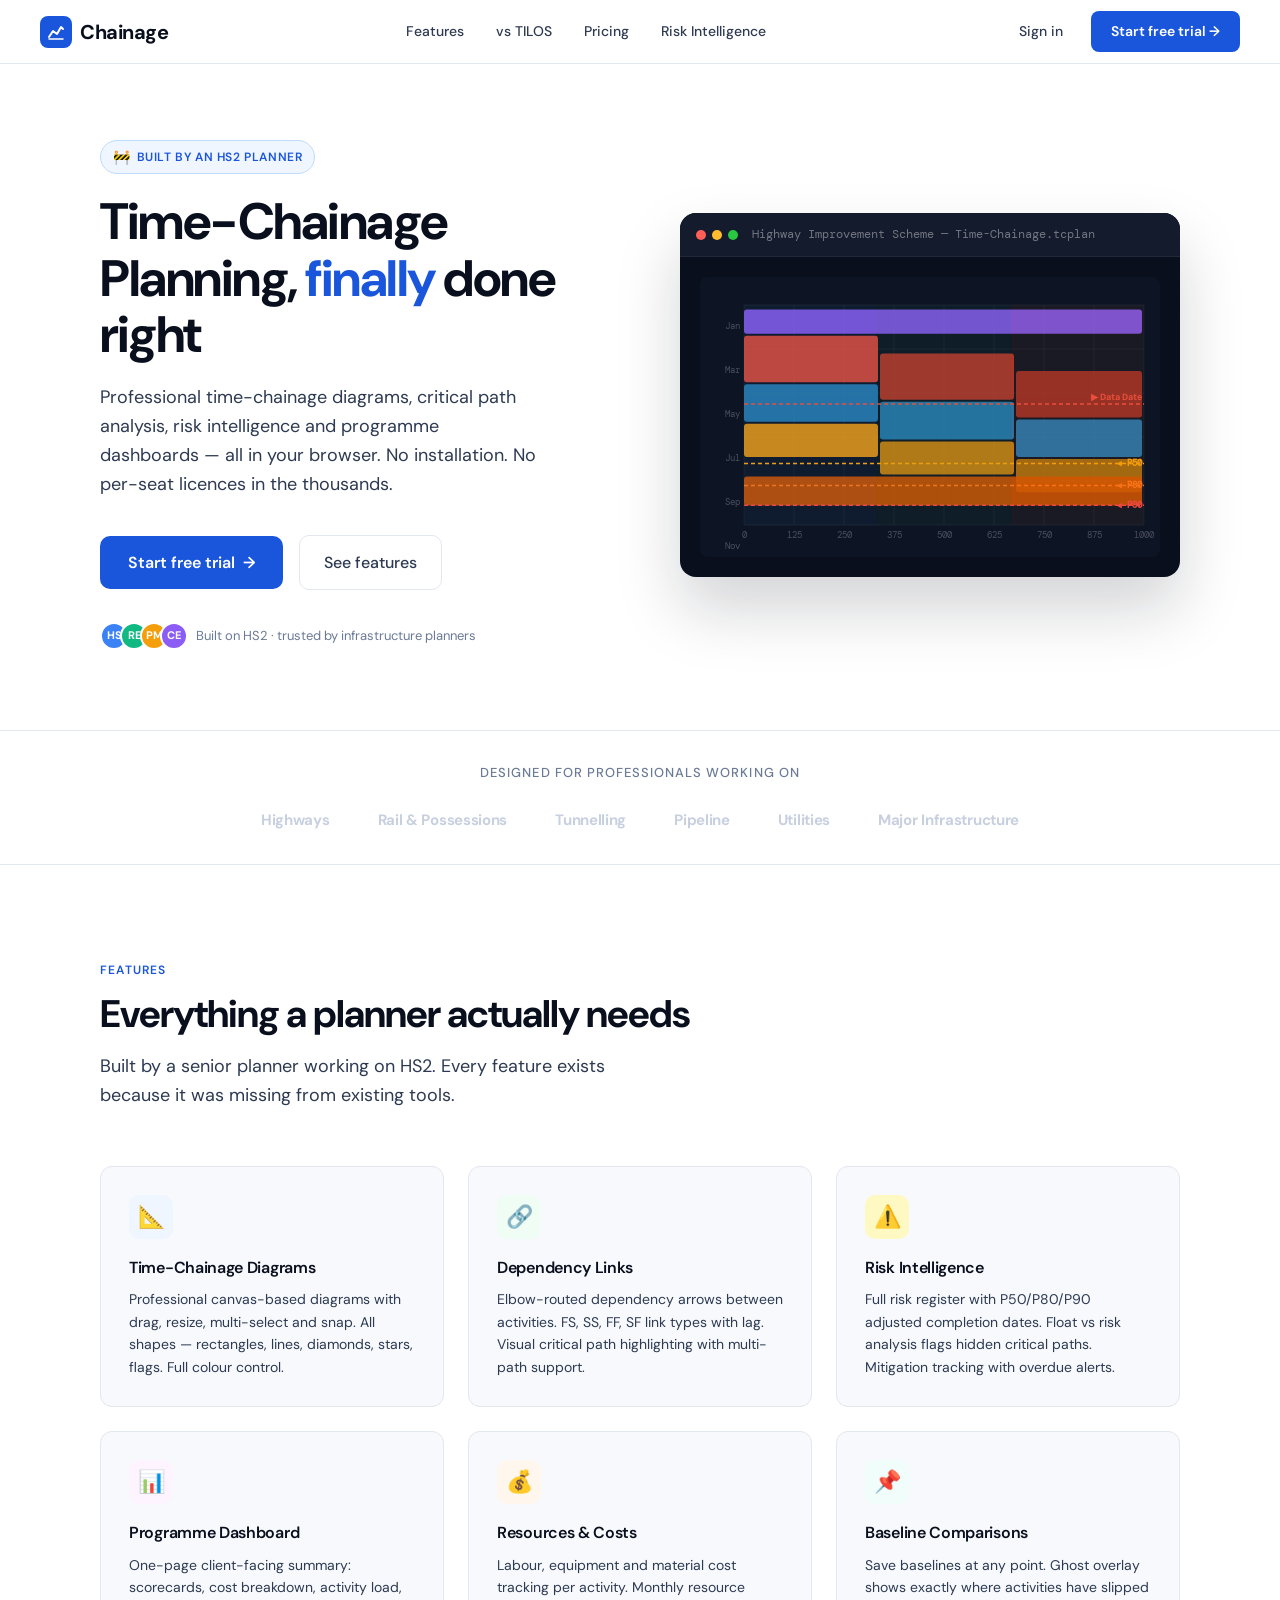
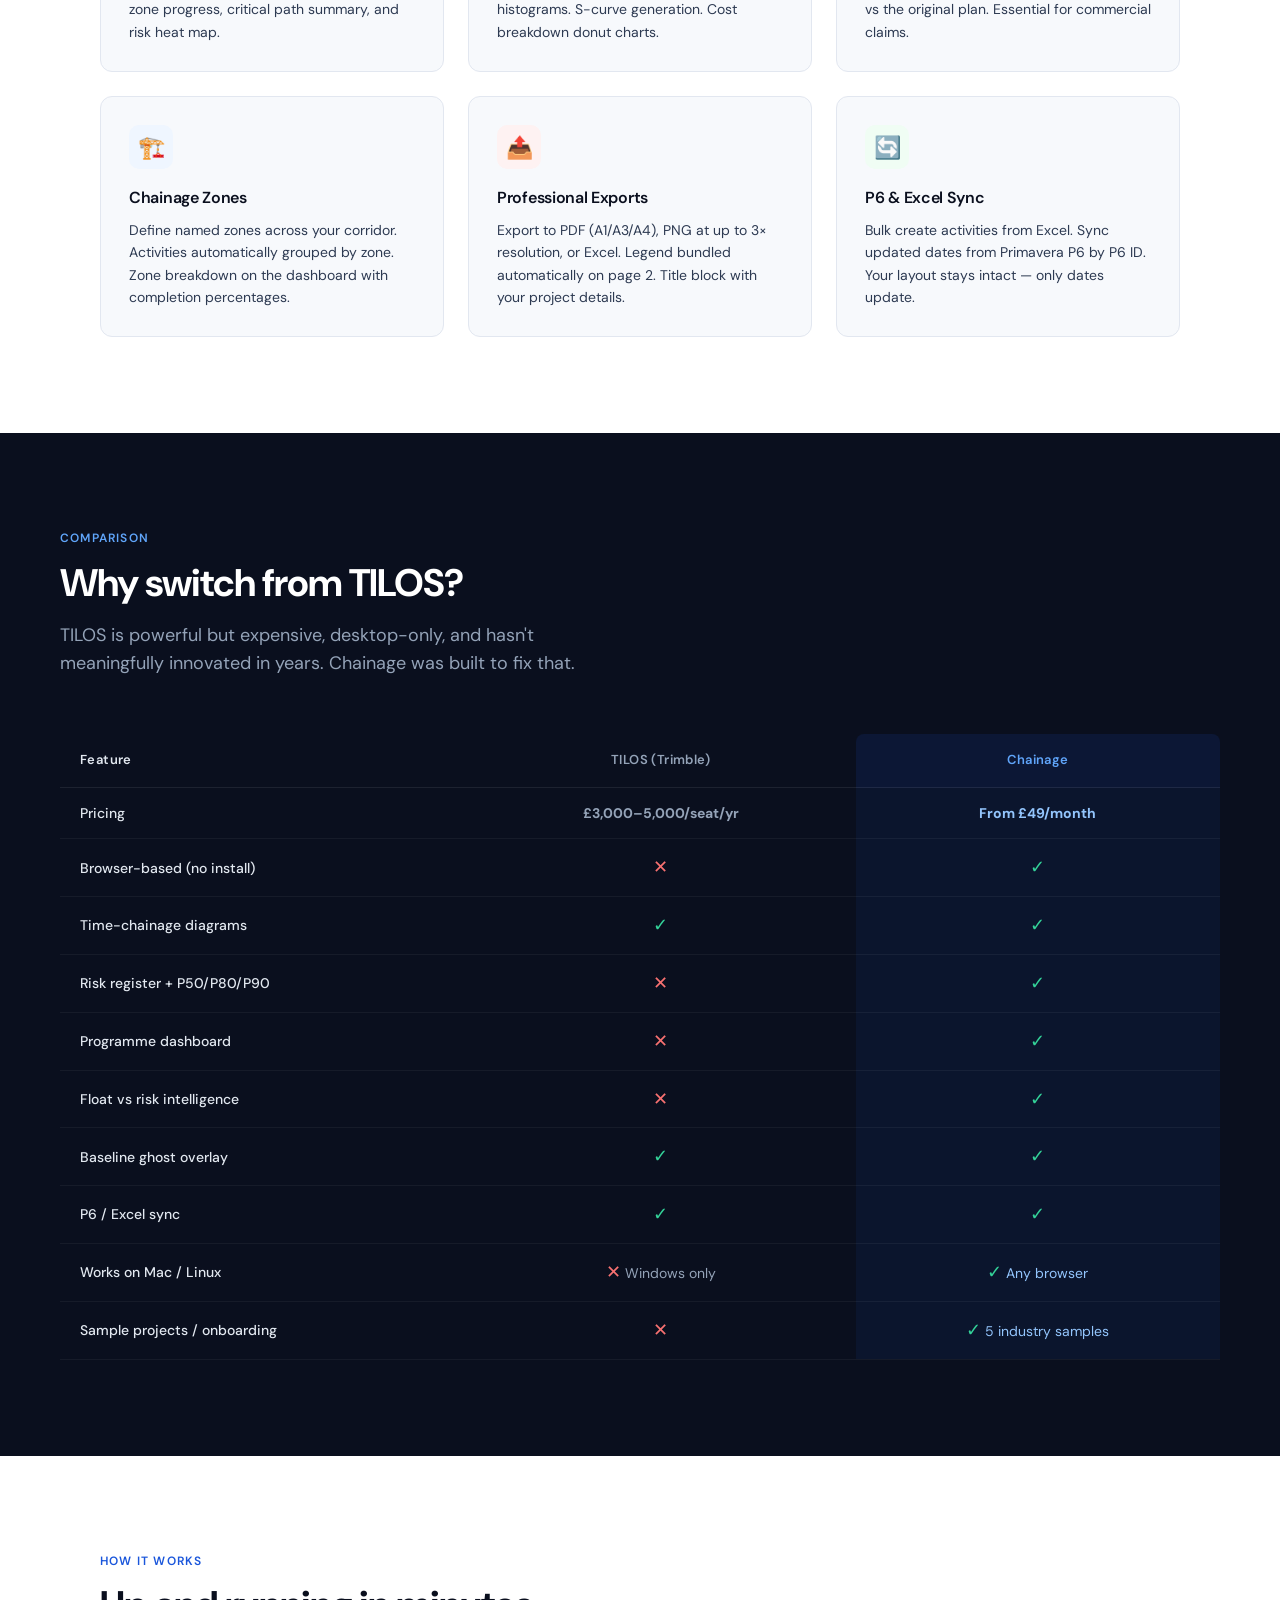
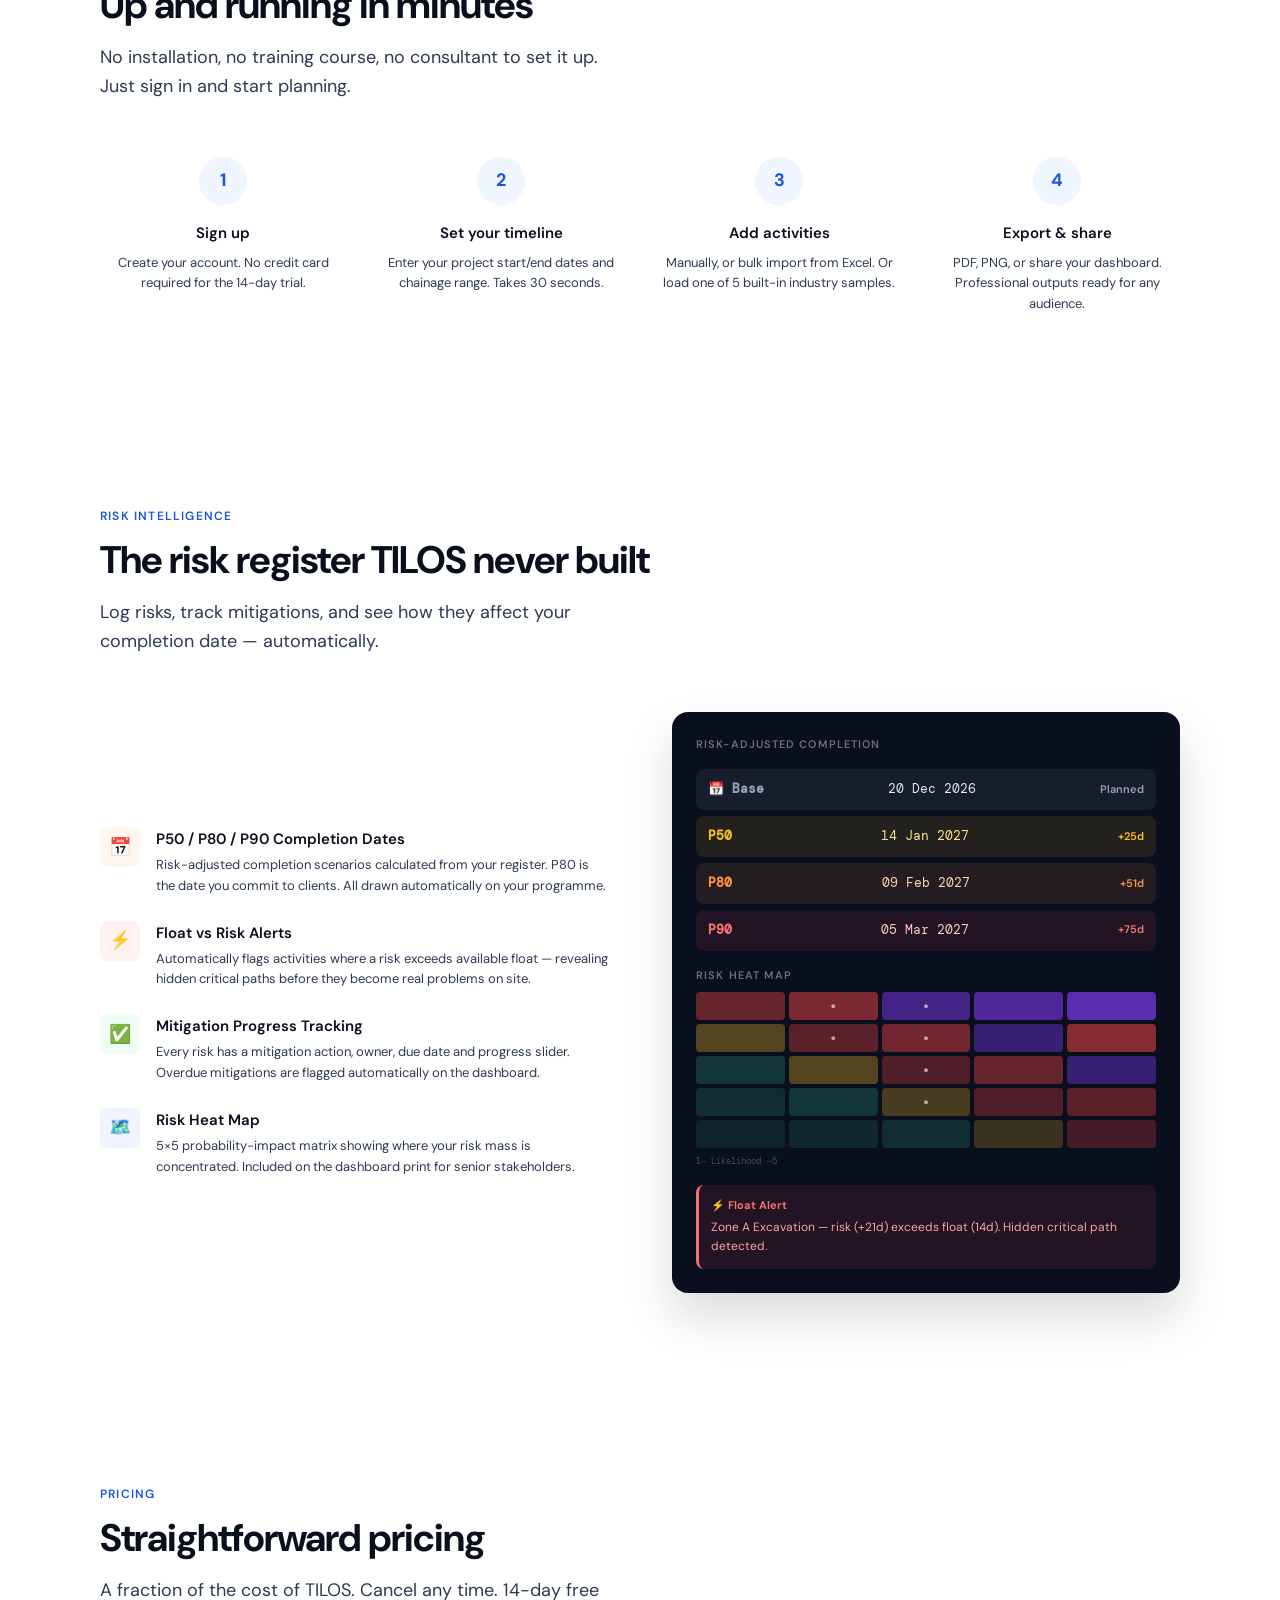
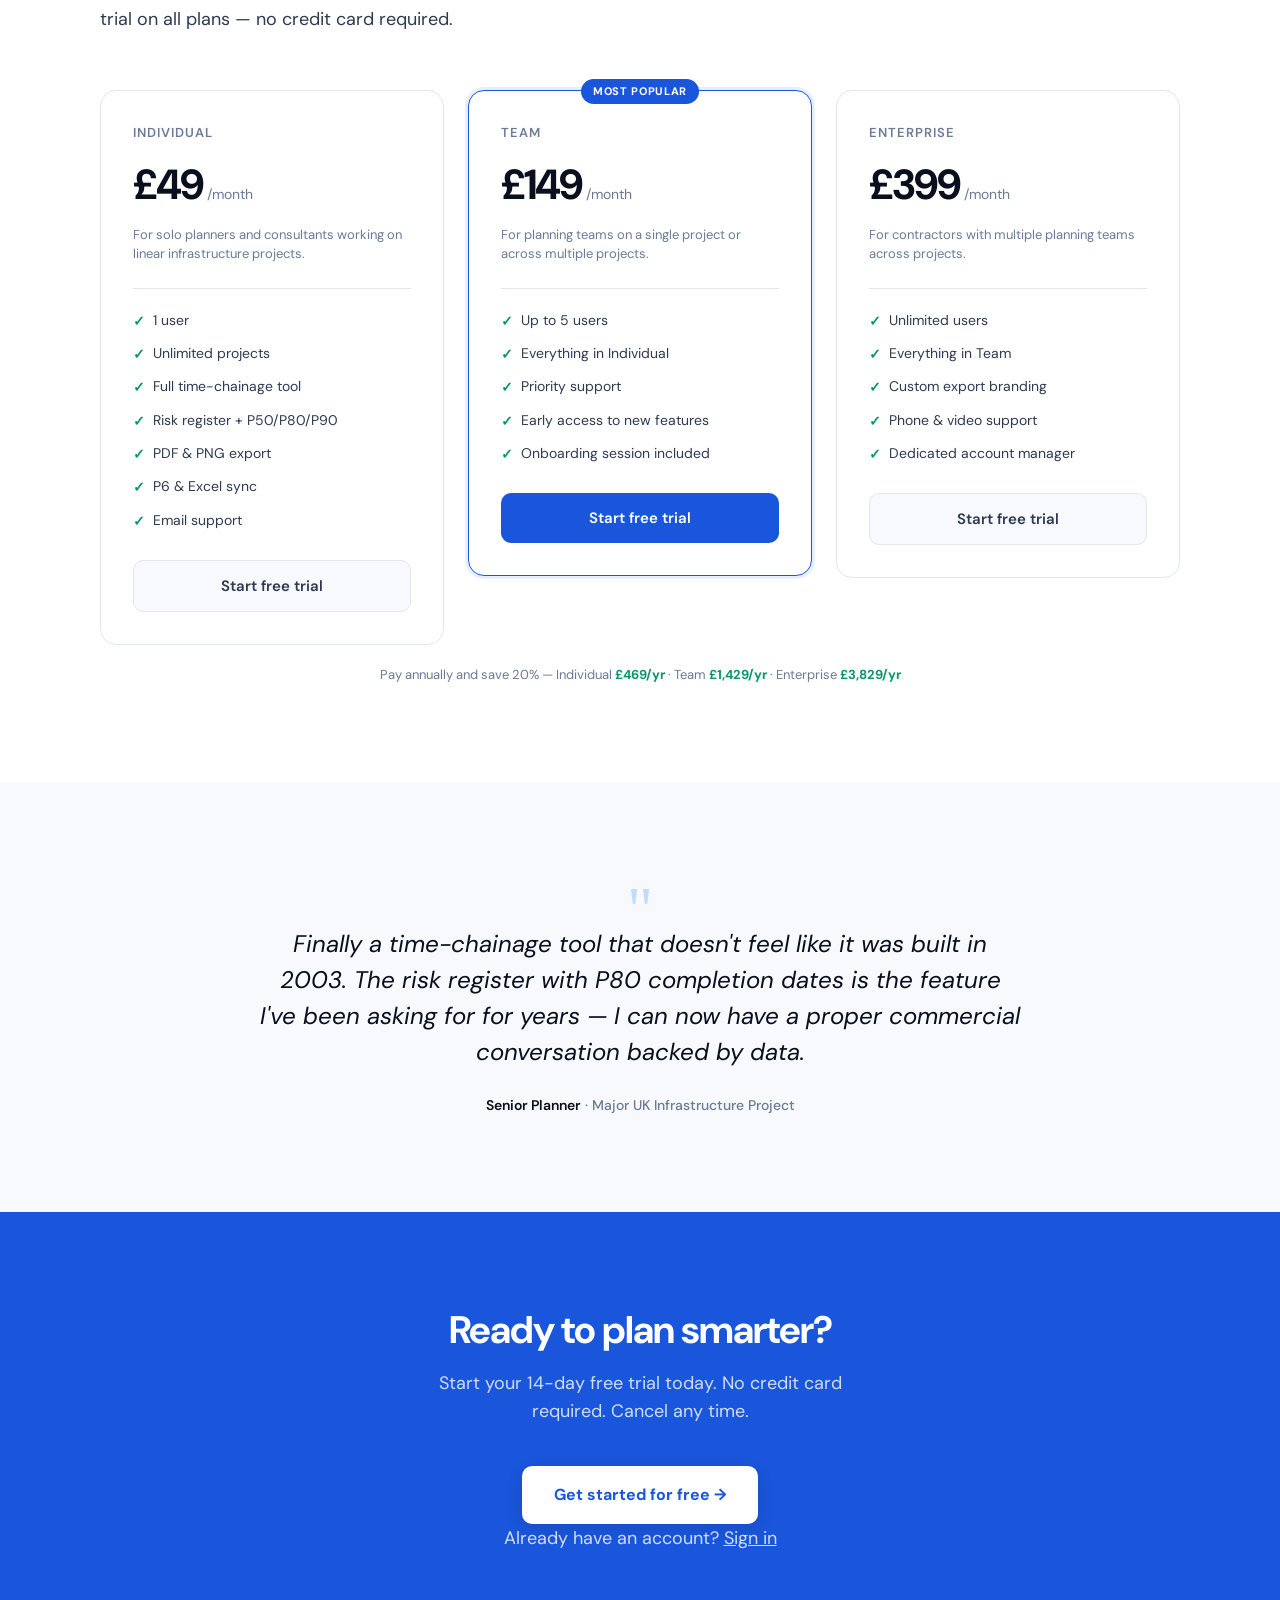
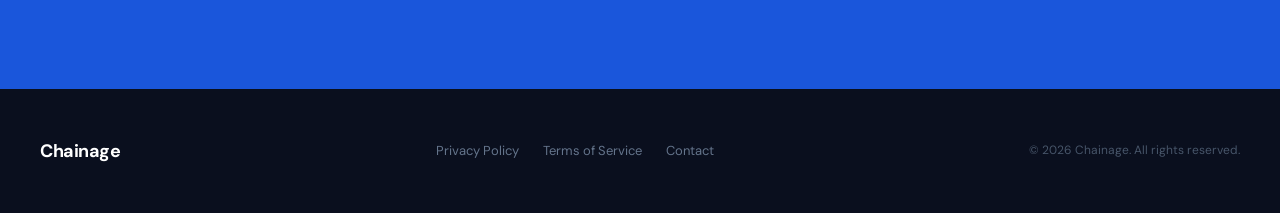
==== index.html @ b04b1d84 "Add files via upload" ====
<!DOCTYPE html>
<html lang="en">
<head>
  <meta charset="UTF-8">
  <meta name="viewport" content="width=device-width, initial-scale=1.0">
  <title>Chainage — Time-Chainage Planning for Infrastructure</title>
  <link rel="preconnect" href="https://fonts.googleapis.com">
  <link rel="preconnect" href="https://fonts.gstatic.com" crossorigin>
  <link href="https://fonts.googleapis.com/css2?family=DM+Sans:ital,opsz,wght@0,9..40,300;0,9..40,400;0,9..40,500;0,9..40,600;0,9..40,700;1,9..40,300&family=DM+Mono:wght@400;500&display=swap" rel="stylesheet">
  <style>
    *, *::before, *::after { box-sizing: border-box; margin: 0; padding: 0; }

    :root {
      --ink:     #0a0f1e;
      --ink2:    #2d3a52;
      --muted:   #6b7a96;
      --border:  #e2e7f0;
      --bg:      #f7f9fc;
      --white:   #ffffff;
      --accent:  #1a56db;
      --accent2: #0e3fa8;
      --green:   #059669;
      --amber:   #d97706;
      --red:     #dc2626;
      --purple:  #7c3aed;
    }

    html { scroll-behavior: smooth; }

    body {
      font-family: 'DM Sans', sans-serif;
      background: var(--white);
      color: var(--ink);
      line-height: 1.6;
      -webkit-font-smoothing: antialiased;
    }

    /* ── NAV ── */
    nav {
      position: fixed; top: 0; left: 0; right: 0; z-index: 100;
      background: rgba(255,255,255,0.92);
      backdrop-filter: blur(12px);
      border-bottom: 1px solid var(--border);
      padding: 0 40px;
      height: 64px;
      display: flex; align-items: center; justify-content: space-between;
    }
    .nav-logo {
      font-size: 20px; font-weight: 700; color: var(--ink);
      text-decoration: none; letter-spacing: -0.5px;
      display: flex; align-items: center; gap: 8px;
    }
    .nav-logo-mark {
      width: 32px; height: 32px; background: var(--accent);
      border-radius: 8px; display: flex; align-items: center; justify-content: center;
    }
    .nav-logo-mark svg { width: 18px; height: 18px; }
    .nav-links { display: flex; align-items: center; gap: 32px; }
    .nav-links a {
      font-size: 14px; font-weight: 500; color: var(--ink2);
      text-decoration: none; transition: color 0.15s;
    }
    .nav-links a:hover { color: var(--accent); }
    .nav-cta {
      display: flex; align-items: center; gap: 12px;
    }
    .btn-ghost {
      font-size: 14px; font-weight: 500; color: var(--ink2);
      text-decoration: none; padding: 8px 16px; border-radius: 8px;
      transition: background 0.15s;
    }
    .btn-ghost:hover { background: var(--bg); }
    .btn-primary {
      font-size: 14px; font-weight: 600; color: white;
      background: var(--accent); text-decoration: none;
      padding: 9px 20px; border-radius: 8px;
      transition: background 0.15s; border: none; cursor: pointer;
      font-family: 'DM Sans', sans-serif;
    }
    .btn-primary:hover { background: var(--accent2); }

    /* ── HERO ── */
    .hero {
      padding: 140px 40px 80px;
      max-width: 1160px; margin: 0 auto;
      display: grid; grid-template-columns: 1fr 1fr; gap: 80px; align-items: center;
    }
    .hero-badge {
      display: inline-flex; align-items: center; gap: 6px;
      background: #eff6ff; color: var(--accent);
      font-size: 12px; font-weight: 600; padding: 5px 12px;
      border-radius: 20px; border: 1px solid #bfdbfe;
      margin-bottom: 20px; text-transform: uppercase; letter-spacing: 0.05em;
    }
    .hero-badge span { font-size: 14px; }
    h1 {
      font-size: clamp(36px, 4vw, 52px);
      font-weight: 700; line-height: 1.1;
      letter-spacing: -1.5px; color: var(--ink);
      margin-bottom: 20px;
    }
    h1 em { font-style: normal; color: var(--accent); }
    .hero-sub {
      font-size: 18px; color: var(--ink2); font-weight: 400;
      line-height: 1.6; margin-bottom: 36px; max-width: 440px;
    }
    .hero-actions { display: flex; align-items: center; gap: 16px; flex-wrap: wrap; }
    .btn-hero {
      font-size: 16px; font-weight: 600; color: white;
      background: var(--accent); text-decoration: none;
      padding: 14px 28px; border-radius: 10px;
      transition: background 0.15s, transform 0.1s;
      display: inline-flex; align-items: center; gap: 8px;
    }
    .btn-hero:hover { background: var(--accent2); transform: translateY(-1px); }
    .btn-hero-ghost {
      font-size: 16px; font-weight: 500; color: var(--ink2);
      text-decoration: none; padding: 14px 24px; border-radius: 10px;
      border: 1.5px solid var(--border); transition: border-color 0.15s, color 0.15s;
    }
    .btn-hero-ghost:hover { border-color: var(--accent); color: var(--accent); }
    .hero-trust {
      margin-top: 32px; display: flex; align-items: center; gap: 8px;
      font-size: 13px; color: var(--muted);
    }
    .trust-avatars { display: flex; }
    .trust-avatars div {
      width: 28px; height: 28px; border-radius: 50%;
      border: 2px solid white; margin-left: -8px;
      display: flex; align-items: center; justify-content: center;
      font-size: 11px; font-weight: 700; color: white;
    }
    .trust-avatars div:first-child { margin-left: 0; }

    /* Hero chart preview */
    .hero-visual {
      background: var(--ink);
      border-radius: 16px; overflow: hidden;
      box-shadow: 0 32px 64px rgba(10,15,30,0.18), 0 0 0 1px rgba(255,255,255,0.06);
      position: relative;
    }
    .hero-visual-header {
      background: #141b2d; padding: 12px 16px;
      display: flex; align-items: center; gap: 6px;
      border-bottom: 1px solid rgba(255,255,255,0.06);
    }
    .dot { width: 10px; height: 10px; border-radius: 50%; }
    .dot-r { background: #ff5f57; }
    .dot-y { background: #febc2e; }
    .dot-g { background: #28c840; }
    .hero-visual-title {
      margin-left: 8px; font-size: 12px; color: rgba(255,255,255,0.4);
      font-family: 'DM Mono', monospace;
    }
    .hero-chart { padding: 20px; }
    .chart-canvas {
      width: 100%; height: 280px;
      background: #0d1424;
      border-radius: 8px; position: relative; overflow: hidden;
    }
    /* Animated chart bars */
    .chart-grid {
      position: absolute; inset: 30px 20px 40px 50px;
    }
    .chart-bar {
      position: absolute; border-radius: 3px; opacity: 0;
      animation: fadeInBar 0.4s forwards;
    }
    @keyframes fadeInBar {
      to { opacity: 1; }
    }
    .chart-label {
      position: absolute; font-size: 9px; color: rgba(255,255,255,0.3);
      font-family: 'DM Mono', monospace;
    }
    .p-line {
      position: absolute; left: 50px; right: 20px; height: 1.5px;
      opacity: 0; animation: fadeInBar 0.3s 0.8s forwards;
    }
    .p-label {
      position: absolute; right: 4px; font-size: 9px;
      font-family: 'DM Mono', monospace; font-weight: 600;
      transform: translateY(-50%);
    }

    /* ── LOGOS / SOCIAL PROOF ── */
    .social-proof {
      border-top: 1px solid var(--border);
      border-bottom: 1px solid var(--border);
      padding: 32px 40px;
      text-align: center;
    }
    .social-proof p {
      font-size: 13px; color: var(--muted); font-weight: 500;
      text-transform: uppercase; letter-spacing: 0.08em; margin-bottom: 24px;
    }
    .logos {
      display: flex; align-items: center; justify-content: center;
      gap: 48px; flex-wrap: wrap;
    }
    .logo-item {
      font-size: 15px; font-weight: 700; color: #c8d0e0;
      letter-spacing: -0.3px; white-space: nowrap;
    }

    /* ── FEATURES ── */
    .section { padding: 96px 40px; max-width: 1160px; margin: 0 auto; }
    .section-label {
      font-size: 12px; font-weight: 600; color: var(--accent);
      text-transform: uppercase; letter-spacing: 0.1em; margin-bottom: 12px;
    }
    h2 {
      font-size: clamp(28px, 3vw, 42px); font-weight: 700;
      letter-spacing: -1px; line-height: 1.15; margin-bottom: 16px;
    }
    .section-sub {
      font-size: 18px; color: var(--ink2); max-width: 520px;
      line-height: 1.6; margin-bottom: 56px;
    }
    .features-grid {
      display: grid; grid-template-columns: repeat(3, 1fr); gap: 24px;
    }
    .feature-card {
      background: var(--bg); border: 1px solid var(--border);
      border-radius: 12px; padding: 28px;
      transition: border-color 0.2s, box-shadow 0.2s;
    }
    .feature-card:hover {
      border-color: #bfdbfe;
      box-shadow: 0 8px 24px rgba(26,86,219,0.08);
    }
    .feature-icon {
      width: 44px; height: 44px; border-radius: 10px;
      display: flex; align-items: center; justify-content: center;
      font-size: 22px; margin-bottom: 16px;
    }
    .feature-card h3 {
      font-size: 16px; font-weight: 600; margin-bottom: 8px;
      letter-spacing: -0.3px;
    }
    .feature-card p { font-size: 14px; color: var(--ink2); line-height: 1.6; }

    /* ── VS TILOS ── */
    .vs-section {
      padding: 96px 40px; background: var(--ink);
    }
    .vs-inner { max-width: 1160px; margin: 0 auto; }
    .vs-section .section-label { color: #60a5fa; }
    .vs-section h2 { color: white; }
    .vs-section .section-sub { color: #94a3b8; }
    .comparison-table {
      width: 100%; border-collapse: collapse; margin-top: 48px;
    }
    .comparison-table th {
      padding: 16px 20px; text-align: left;
      font-size: 13px; font-weight: 600; letter-spacing: 0.03em;
      border-bottom: 1px solid rgba(255,255,255,0.08);
    }
    .comparison-table th:not(:first-child) { text-align: center; }
    .comparison-table th:nth-child(2) { color: #94a3b8; }
    .comparison-table th:nth-child(3) {
      color: #60a5fa; background: rgba(26,86,219,0.12);
      border-radius: 8px 8px 0 0;
    }
    .comparison-table td {
      padding: 14px 20px; font-size: 14px; color: #94a3b8;
      border-bottom: 1px solid rgba(255,255,255,0.05);
    }
    .comparison-table td:first-child { color: #e2e8f0; font-weight: 500; }
    .comparison-table td:not(:first-child) { text-align: center; }
    .comparison-table td:nth-child(3) {
      background: rgba(26,86,219,0.08); color: #93c5fd;
    }
    .check { color: #34d399; font-size: 18px; }
    .cross { color: #f87171; font-size: 18px; }
    .partial { color: #fbbf24; font-size: 13px; }
    .price-highlight {
      font-weight: 700; font-size: 15px;
    }
    .price-good { color: #34d399; }
    .price-bad { color: #f87171; }

    /* ── HOW IT WORKS ── */
    .steps { display: grid; grid-template-columns: repeat(4, 1fr); gap: 32px; margin-top: 56px; }
    .step { text-align: center; }
    .step-num {
      width: 48px; height: 48px; border-radius: 50%;
      background: #eff6ff; color: var(--accent);
      font-size: 18px; font-weight: 700;
      display: flex; align-items: center; justify-content: center;
      margin: 0 auto 16px;
    }
    .step h3 { font-size: 15px; font-weight: 600; margin-bottom: 8px; }
    .step p { font-size: 13px; color: var(--ink2); line-height: 1.6; }

    /* ── PRICING ── */
    .pricing-grid {
      display: grid; grid-template-columns: repeat(3, 1fr); gap: 24px;
      margin-top: 56px; align-items: start;
    }
    .pricing-card {
      border: 1.5px solid var(--border); border-radius: 16px;
      padding: 32px; background: var(--white);
      transition: box-shadow 0.2s;
    }
    .pricing-card:hover { box-shadow: 0 12px 32px rgba(0,0,0,0.08); }
    .pricing-card.popular {
      border-color: var(--accent);
      box-shadow: 0 0 0 3px rgba(26,86,219,0.1);
      position: relative;
    }
    .popular-badge {
      position: absolute; top: -12px; left: 50%; transform: translateX(-50%);
      background: var(--accent); color: white;
      font-size: 11px; font-weight: 700; padding: 4px 12px; border-radius: 20px;
      text-transform: uppercase; letter-spacing: 0.06em; white-space: nowrap;
    }
    .plan-name { font-size: 13px; font-weight: 600; color: var(--muted); text-transform: uppercase; letter-spacing: 0.08em; margin-bottom: 8px; }
    .plan-price { display: flex; align-items: baseline; gap: 4px; margin-bottom: 6px; }
    .plan-price .amount { font-size: 42px; font-weight: 700; letter-spacing: -2px; }
    .plan-price .period { font-size: 14px; color: var(--muted); }
    .plan-desc { font-size: 13px; color: var(--muted); margin-bottom: 24px; line-height: 1.5; }
    .plan-divider { border: none; border-top: 1px solid var(--border); margin: 20px 0; }
    .plan-features { list-style: none; display: flex; flex-direction: column; gap: 10px; margin-bottom: 28px; }
    .plan-features li {
      font-size: 14px; color: var(--ink2);
      display: flex; align-items: flex-start; gap: 8px;
    }
    .plan-features li::before { content: '✓'; color: var(--green); font-weight: 700; flex-shrink: 0; margin-top: 1px; }
    .btn-plan {
      display: block; width: 100%; text-align: center;
      padding: 13px; border-radius: 10px; font-size: 15px; font-weight: 600;
      text-decoration: none; transition: all 0.15s; font-family: 'DM Sans', sans-serif;
      border: none; cursor: pointer;
    }
    .btn-plan-outline {
      background: var(--bg); color: var(--ink2); border: 1.5px solid var(--border);
    }
    .btn-plan-outline:hover { border-color: var(--accent); color: var(--accent); }
    .btn-plan-solid { background: var(--accent); color: white; }
    .btn-plan-solid:hover { background: var(--accent2); }
    .annual-note {
      text-align: center; margin-top: 20px;
      font-size: 13px; color: var(--muted);
    }
    .annual-note strong { color: var(--green); }

    /* ── TESTIMONIAL ── */
    .testimonial-section { background: var(--bg); padding: 96px 40px; }
    .testimonial-inner { max-width: 760px; margin: 0 auto; text-align: center; }
    .quote-mark { font-size: 64px; line-height: 1; color: #bfdbfe; font-family: Georgia, serif; margin-bottom: -16px; display: block; }
    blockquote { font-size: clamp(18px, 2vw, 24px); font-weight: 400; color: var(--ink); line-height: 1.5; margin-bottom: 24px; font-style: italic; }
    .quote-author { font-size: 14px; color: var(--muted); font-weight: 500; }
    .quote-author strong { color: var(--ink); font-weight: 600; }

    /* ── RISK SECTION ── */
    .risk-section { padding: 96px 40px; max-width: 1160px; margin: 0 auto; }
    .risk-grid { display: grid; grid-template-columns: 1fr 1fr; gap: 64px; align-items: center; margin-top: 56px; }
    .risk-features { display: flex; flex-direction: column; gap: 24px; }
    .risk-item { display: flex; gap: 16px; align-items: flex-start; }
    .risk-item-icon {
      width: 40px; height: 40px; border-radius: 8px; flex-shrink: 0;
      display: flex; align-items: center; justify-content: center; font-size: 18px;
    }
    .risk-item h4 { font-size: 15px; font-weight: 600; margin-bottom: 4px; }
    .risk-item p { font-size: 13px; color: var(--ink2); line-height: 1.6; }
    .risk-visual {
      background: var(--ink); border-radius: 16px; padding: 24px;
      box-shadow: 0 24px 48px rgba(10,15,30,0.15);
    }
    .risk-visual-title { font-size: 11px; font-weight: 600; color: rgba(255,255,255,0.4); text-transform: uppercase; letter-spacing: 0.1em; margin-bottom: 16px; }
    .p-date-row { display: flex; align-items: center; justify-content: space-between; padding: 10px 12px; border-radius: 8px; margin-bottom: 6px; }
    .p-date-label { font-size: 13px; font-weight: 700; font-family: 'DM Mono', monospace; }
    .p-date-val { font-size: 13px; font-family: 'DM Mono', monospace; }
    .p-date-diff { font-size: 11px; font-weight: 600; }
    .p-base { background: rgba(255,255,255,0.06); }
    .p-base .p-date-label { color: #94a3b8; }
    .p-base .p-date-val { color: #e2e8f0; }
    .p50 { background: rgba(251,191,36,0.1); }
    .p50 .p-date-label { color: #fbbf24; }
    .p50 .p-date-val { color: #fde68a; }
    .p50 .p-date-diff { color: #fbbf24; }
    .p80 { background: rgba(251,146,60,0.1); }
    .p80 .p-date-label { color: #fb923c; }
    .p80 .p-date-val { color: #fed7aa; }
    .p80 .p-date-diff { color: #fb923c; }
    .p90 { background: rgba(239,68,68,0.1); }
    .p90 .p-date-label { color: #f87171; }
    .p90 .p-date-val { color: #fecaca; }
    .p90 .p-date-diff { color: #f87171; }
    .risk-heat-mini { margin-top: 16px; }
    .heat-row { display: flex; gap: 4px; margin-bottom: 4px; }
    .heat-cell {
      flex: 1; height: 28px; border-radius: 4px;
      display: flex; align-items: center; justify-content: center;
      font-size: 9px; font-weight: 700; color: rgba(255,255,255,0.6);
    }

    /* ── CTA ── */
    .cta-section {
      background: var(--accent); padding: 96px 40px; text-align: center;
    }
    .cta-section h2 { color: white; margin-bottom: 16px; }
    .cta-section p { color: rgba(255,255,255,0.8); font-size: 18px; max-width: 480px; margin: 0 auto 40px; }
    .btn-cta-white {
      display: inline-flex; align-items: center; gap: 8px;
      background: white; color: var(--accent);
      font-size: 16px; font-weight: 700; padding: 16px 32px;
      border-radius: 10px; text-decoration: none;
      transition: transform 0.15s, box-shadow 0.15s;
      box-shadow: 0 4px 16px rgba(0,0,0,0.12);
    }
    .btn-cta-white:hover { transform: translateY(-2px); box-shadow: 0 8px 24px rgba(0,0,0,0.16); }
    .cta-note { margin-top: 16px; font-size: 13px; color: rgba(255,255,255,0.65); }

    /* ── FOOTER ── */
    footer {
      background: var(--ink); padding: 48px 40px;
      display: flex; align-items: center; justify-content: space-between;
      flex-wrap: wrap; gap: 24px;
    }
    .footer-logo { font-size: 18px; font-weight: 700; color: white; letter-spacing: -0.5px; }
    .footer-links { display: flex; gap: 24px; }
    .footer-links a { font-size: 13px; color: #64748b; text-decoration: none; transition: color 0.15s; }
    .footer-links a:hover { color: #94a3b8; }
    .footer-copy { font-size: 12px; color: #475569; }

    /* ── RESPONSIVE ── */
    @media (max-width: 900px) {
      .hero { grid-template-columns: 1fr; gap: 48px; padding: 120px 24px 60px; }
      .features-grid { grid-template-columns: 1fr 1fr; }
      .pricing-grid { grid-template-columns: 1fr; max-width: 420px; margin-left: auto; margin-right: auto; }
      .steps { grid-template-columns: 1fr 1fr; }
      .risk-grid { grid-template-columns: 1fr; }
      .comparison-table { font-size: 12px; }
      nav { padding: 0 24px; }
      .nav-links { display: none; }
      .section { padding: 64px 24px; }
    }
    @media (max-width: 600px) {
      .features-grid { grid-template-columns: 1fr; }
      .steps { grid-template-columns: 1fr; }
      .logos { gap: 24px; }
    }
  </style>
</head>
<body>

<!-- NAV -->
<nav>
  <a href="/" class="nav-logo">
    <div class="nav-logo-mark">
      <svg viewBox="0 0 18 18" fill="none" xmlns="http://www.w3.org/2000/svg">
        <path d="M2 14L6 8L10 11L14 4L16 6" stroke="white" stroke-width="2" stroke-linecap="round" stroke-linejoin="round"/>
        <line x1="2" y1="16" x2="16" y2="16" stroke="white" stroke-width="1.5" stroke-linecap="round"/>
      </svg>
    </div>
    Chainage
  </a>
  <div class="nav-links">
    <a href="#features">Features</a>
    <a href="#comparison">vs TILOS</a>
    <a href="#pricing">Pricing</a>
    <a href="#risk">Risk Intelligence</a>
  </div>
  <div class="nav-cta">
    <a href="login.html" class="btn-ghost">Sign in</a>
    <a href="signup.html" class="btn-primary">Start free trial →</a>
  </div>
</nav>

<!-- HERO -->
<section>
  <div class="hero">
    <div>
      <div class="hero-badge"><span>🚧</span> Built by an HS2 Planner</div>
      <h1>Time-Chainage Planning, <em>finally</em> done right</h1>
      <p class="hero-sub">Professional time-chainage diagrams, critical path analysis, risk intelligence and programme dashboards — all in your browser. No installation. No per-seat licences in the thousands.</p>
      <div class="hero-actions">
        <a href="signup.html" class="btn-hero">Start free trial <span>→</span></a>
        <a href="#features" class="btn-hero-ghost">See features</a>
      </div>
      <div class="hero-trust">
        <div class="trust-avatars">
          <div style="background:#3b82f6">HS</div>
          <div style="background:#10b981">RE</div>
          <div style="background:#f59e0b">PM</div>
          <div style="background:#8b5cf6">CE</div>
        </div>
        <span>Built on HS2 · trusted by infrastructure planners</span>
      </div>
    </div>
    <div class="hero-visual">
      <div class="hero-visual-header">
        <div class="dot dot-r"></div>
        <div class="dot dot-y"></div>
        <div class="dot dot-g"></div>
        <span class="hero-visual-title">Highway Improvement Scheme — Time-Chainage.tcplan</span>
      </div>
      <div class="hero-chart">
        <div class="chart-canvas" id="heroChart">
          <canvas id="demoCanvas" style="width:100%;height:100%;display:block"></canvas>
        </div>
      </div>
    </div>
  </div>
</section>

<!-- SOCIAL PROOF -->
<div class="social-proof">
  <p>Designed for professionals working on</p>
  <div class="logos">
    <div class="logo-item">Highways</div>
    <div class="logo-item">Rail &amp; Possessions</div>
    <div class="logo-item">Tunnelling</div>
    <div class="logo-item">Pipeline</div>
    <div class="logo-item">Utilities</div>
    <div class="logo-item">Major Infrastructure</div>
  </div>
</div>

<!-- FEATURES -->
<section class="section" id="features">
  <div class="section-label">Features</div>
  <h2>Everything a planner actually needs</h2>
  <p class="section-sub">Built by a senior planner working on HS2. Every feature exists because it was missing from existing tools.</p>
  <div class="features-grid">
    <div class="feature-card">
      <div class="feature-icon" style="background:#eff6ff">📐</div>
      <h3>Time-Chainage Diagrams</h3>
      <p>Professional canvas-based diagrams with drag, resize, multi-select and snap. All shapes — rectangles, lines, diamonds, stars, flags. Full colour control.</p>
    </div>
    <div class="feature-card">
      <div class="feature-icon" style="background:#f0fdf4">🔗</div>
      <h3>Dependency Links</h3>
      <p>Elbow-routed dependency arrows between activities. FS, SS, FF, SF link types with lag. Visual critical path highlighting with multi-path support.</p>
    </div>
    <div class="feature-card">
      <div class="feature-icon" style="background:#fef9c3">⚠️</div>
      <h3>Risk Intelligence</h3>
      <p>Full risk register with P50/P80/P90 adjusted completion dates. Float vs risk analysis flags hidden critical paths. Mitigation tracking with overdue alerts.</p>
    </div>
    <div class="feature-card">
      <div class="feature-icon" style="background:#fdf4ff">📊</div>
      <h3>Programme Dashboard</h3>
      <p>One-page client-facing summary: scorecards, cost breakdown, activity load, zone progress, critical path summary, and risk heat map.</p>
    </div>
    <div class="feature-card">
      <div class="feature-icon" style="background:#fff7ed">💰</div>
      <h3>Resources & Costs</h3>
      <p>Labour, equipment and material cost tracking per activity. Monthly resource histograms. S-curve generation. Cost breakdown donut charts.</p>
    </div>
    <div class="feature-card">
      <div class="feature-icon" style="background:#f0fdfa">📌</div>
      <h3>Baseline Comparisons</h3>
      <p>Save baselines at any point. Ghost overlay shows exactly where activities have slipped vs the original plan. Essential for commercial claims.</p>
    </div>
    <div class="feature-card">
      <div class="feature-icon" style="background:#eff6ff">🏗️</div>
      <h3>Chainage Zones</h3>
      <p>Define named zones across your corridor. Activities automatically grouped by zone. Zone breakdown on the dashboard with completion percentages.</p>
    </div>
    <div class="feature-card">
      <div class="feature-icon" style="background:#fef2f2">📤</div>
      <h3>Professional Exports</h3>
      <p>Export to PDF (A1/A3/A4), PNG at up to 3× resolution, or Excel. Legend bundled automatically on page 2. Title block with your project details.</p>
    </div>
    <div class="feature-card">
      <div class="feature-icon" style="background:#f0fdf4">🔄</div>
      <h3>P6 & Excel Sync</h3>
      <p>Bulk create activities from Excel. Sync updated dates from Primavera P6 by P6 ID. Your layout stays intact — only dates update.</p>
    </div>
  </div>
</section>

<!-- VS TILOS -->
<section class="vs-section" id="comparison">
  <div class="vs-inner">
    <div class="section-label">Comparison</div>
    <h2>Why switch from TILOS?</h2>
    <p class="section-sub" style="color:#94a3b8">TILOS is powerful but expensive, desktop-only, and hasn't meaningfully innovated in years. Chainage was built to fix that.</p>
    <table class="comparison-table">
      <thead>
        <tr>
          <th style="color:#e2e8f0;width:35%">Feature</th>
          <th>TILOS (Trimble)</th>
          <th>Chainage</th>
        </tr>
      </thead>
      <tbody>
        <tr>
          <td>Pricing</td>
          <td class="price-bad price-highlight">£3,000–5,000/seat/yr</td>
          <td class="price-good price-highlight">From £49/month</td>
        </tr>
        <tr>
          <td>Browser-based (no install)</td>
          <td><span class="cross">✕</span></td>
          <td><span class="check">✓</span></td>
        </tr>
        <tr>
          <td>Time-chainage diagrams</td>
          <td><span class="check">✓</span></td>
          <td><span class="check">✓</span></td>
        </tr>
        <tr>
          <td>Risk register + P50/P80/P90</td>
          <td><span class="cross">✕</span></td>
          <td><span class="check">✓</span></td>
        </tr>
        <tr>
          <td>Programme dashboard</td>
          <td><span class="cross">✕</span></td>
          <td><span class="check">✓</span></td>
        </tr>
        <tr>
          <td>Float vs risk intelligence</td>
          <td><span class="cross">✕</span></td>
          <td><span class="check">✓</span></td>
        </tr>
        <tr>
          <td>Baseline ghost overlay</td>
          <td><span class="check">✓</span></td>
          <td><span class="check">✓</span></td>
        </tr>
        <tr>
          <td>P6 / Excel sync</td>
          <td><span class="check">✓</span></td>
          <td><span class="check">✓</span></td>
        </tr>
        <tr>
          <td>Works on Mac / Linux</td>
          <td><span class="cross">✕</span> Windows only</td>
          <td><span class="check">✓</span> Any browser</td>
        </tr>
        <tr>
          <td>Sample projects / onboarding</td>
          <td><span class="cross">✕</span></td>
          <td><span class="check">✓</span> 5 industry samples</td>
        </tr>
      </tbody>
    </table>
  </div>
</section>

<!-- HOW IT WORKS -->
<section class="section">
  <div class="section-label">How it works</div>
  <h2>Up and running in minutes</h2>
  <p class="section-sub">No installation, no training course, no consultant to set it up. Just sign in and start planning.</p>
  <div class="steps">
    <div class="step">
      <div class="step-num">1</div>
      <h3>Sign up</h3>
      <p>Create your account. No credit card required for the 14-day trial.</p>
    </div>
    <div class="step">
      <div class="step-num">2</div>
      <h3>Set your timeline</h3>
      <p>Enter your project start/end dates and chainage range. Takes 30 seconds.</p>
    </div>
    <div class="step">
      <div class="step-num">3</div>
      <h3>Add activities</h3>
      <p>Manually, or bulk import from Excel. Or load one of 5 built-in industry samples.</p>
    </div>
    <div class="step">
      <div class="step-num">4</div>
      <h3>Export &amp; share</h3>
      <p>PDF, PNG, or share your dashboard. Professional outputs ready for any audience.</p>
    </div>
  </div>
</section>

<!-- RISK SECTION -->
<section class="risk-section" id="risk">
  <div class="section-label">Risk Intelligence</div>
  <h2>The risk register TILOS never built</h2>
  <p class="section-sub">Log risks, track mitigations, and see how they affect your completion date — automatically.</p>
  <div class="risk-grid">
    <div class="risk-features">
      <div class="risk-item">
        <div class="risk-item-icon" style="background:#fff7ed">📅</div>
        <div>
          <h4>P50 / P80 / P90 Completion Dates</h4>
          <p>Risk-adjusted completion scenarios calculated from your register. P80 is the date you commit to clients. All drawn automatically on your programme.</p>
        </div>
      </div>
      <div class="risk-item">
        <div class="risk-item-icon" style="background:#fef2f2">⚡</div>
        <div>
          <h4>Float vs Risk Alerts</h4>
          <p>Automatically flags activities where a risk exceeds available float — revealing hidden critical paths before they become real problems on site.</p>
        </div>
      </div>
      <div class="risk-item">
        <div class="risk-item-icon" style="background:#f0fdf4">✅</div>
        <div>
          <h4>Mitigation Progress Tracking</h4>
          <p>Every risk has a mitigation action, owner, due date and progress slider. Overdue mitigations are flagged automatically on the dashboard.</p>
        </div>
      </div>
      <div class="risk-item">
        <div class="risk-item-icon" style="background:#eff6ff">🗺️</div>
        <div>
          <h4>Risk Heat Map</h4>
          <p>5×5 probability-impact matrix showing where your risk mass is concentrated. Included on the dashboard print for senior stakeholders.</p>
        </div>
      </div>
    </div>
    <div class="risk-visual">
      <div class="risk-visual-title">Risk-Adjusted Completion</div>
      <div class="p-date-row p-base">
        <span class="p-date-label">📅 Base</span>
        <span class="p-date-val">20 Dec 2026</span>
        <span class="p-date-diff" style="color:#94a3b8">Planned</span>
      </div>
      <div class="p-date-row p50">
        <span class="p-date-label">P50</span>
        <span class="p-date-val">14 Jan 2027</span>
        <span class="p-date-diff">+25d</span>
      </div>
      <div class="p-date-row p80">
        <span class="p-date-label">P80</span>
        <span class="p-date-val">09 Feb 2027</span>
        <span class="p-date-diff">+51d</span>
      </div>
      <div class="p-date-row p90">
        <span class="p-date-label">P90</span>
        <span class="p-date-val">05 Mar 2027</span>
        <span class="p-date-diff">+75d</span>
      </div>
      <div style="margin-top:16px">
        <div class="risk-visual-title" style="margin-bottom:8px">Risk Heat Map</div>
        <div class="heat-row">
          <div class="heat-cell" style="background:rgba(239,68,68,0.4)"></div>
          <div class="heat-cell" style="background:rgba(239,68,68,0.5)">●</div>
          <div class="heat-cell" style="background:rgba(124,58,237,0.5)">●</div>
          <div class="heat-cell" style="background:rgba(124,58,237,0.6)"></div>
          <div class="heat-cell" style="background:rgba(124,58,237,0.7)"></div>
        </div>
        <div class="heat-row">
          <div class="heat-cell" style="background:rgba(251,191,36,0.3)"></div>
          <div class="heat-cell" style="background:rgba(239,68,68,0.35)">●</div>
          <div class="heat-cell" style="background:rgba(239,68,68,0.45)">●</div>
          <div class="heat-cell" style="background:rgba(124,58,237,0.4)"></div>
          <div class="heat-cell" style="background:rgba(239,68,68,0.55)"></div>
        </div>
        <div class="heat-row">
          <div class="heat-cell" style="background:rgba(52,211,153,0.2)"></div>
          <div class="heat-cell" style="background:rgba(251,191,36,0.3)"></div>
          <div class="heat-cell" style="background:rgba(239,68,68,0.3)">●</div>
          <div class="heat-cell" style="background:rgba(239,68,68,0.4)"></div>
          <div class="heat-cell" style="background:rgba(124,58,237,0.4)"></div>
        </div>
        <div class="heat-row">
          <div class="heat-cell" style="background:rgba(52,211,153,0.15)"></div>
          <div class="heat-cell" style="background:rgba(52,211,153,0.2)"></div>
          <div class="heat-cell" style="background:rgba(251,191,36,0.25)">●</div>
          <div class="heat-cell" style="background:rgba(239,68,68,0.3)"></div>
          <div class="heat-cell" style="background:rgba(239,68,68,0.35)"></div>
        </div>
        <div class="heat-row">
          <div class="heat-cell" style="background:rgba(52,211,153,0.1)"></div>
          <div class="heat-cell" style="background:rgba(52,211,153,0.12)"></div>
          <div class="heat-cell" style="background:rgba(52,211,153,0.15)"></div>
          <div class="heat-cell" style="background:rgba(251,191,36,0.2)"></div>
          <div class="heat-cell" style="background:rgba(239,68,68,0.25)"></div>
        </div>
        <div style="display:flex;justify-content:space-between;margin-top:6px">
          <span style="font-size:9px;color:rgba(255,255,255,0.25);font-family:'DM Mono',monospace">1→ Likelihood →5</span>
        </div>
      </div>
      <div style="margin-top:16px;padding:12px;background:rgba(239,68,68,0.1);border-radius:8px;border-left:3px solid #f87171">
        <div style="font-size:11px;color:#f87171;font-weight:700;margin-bottom:4px">⚡ Float Alert</div>
        <div style="font-size:12px;color:#fca5a5">Zone A Excavation — risk (+21d) exceeds float (14d). Hidden critical path detected.</div>
      </div>
    </div>
  </div>
</section>

<!-- PRICING -->
<section class="section" id="pricing">
  <div class="section-label">Pricing</div>
  <h2>Straightforward pricing</h2>
  <p class="section-sub">A fraction of the cost of TILOS. Cancel any time. 14-day free trial on all plans — no credit card required.</p>
  <div class="pricing-grid">
    <div class="pricing-card">
      <div class="plan-name">Individual</div>
      <div class="plan-price">
        <span class="amount">£49</span>
        <span class="period">/month</span>
      </div>
      <p class="plan-desc">For solo planners and consultants working on linear infrastructure projects.</p>
      <hr class="plan-divider">
      <ul class="plan-features">
        <li>1 user</li>
        <li>Unlimited projects</li>
        <li>Full time-chainage tool</li>
        <li>Risk register + P50/P80/P90</li>
        <li>PDF &amp; PNG export</li>
        <li>P6 &amp; Excel sync</li>
        <li>Email support</li>
      </ul>
      <a href="signup.html?plan=individual" class="btn-plan btn-plan-outline">Start free trial</a>
    </div>
    <div class="pricing-card popular">
      <div class="popular-badge">Most Popular</div>
      <div class="plan-name">Team</div>
      <div class="plan-price">
        <span class="amount">£149</span>
        <span class="period">/month</span>
      </div>
      <p class="plan-desc">For planning teams on a single project or across multiple projects.</p>
      <hr class="plan-divider">
      <ul class="plan-features">
        <li>Up to 5 users</li>
        <li>Everything in Individual</li>
        <li>Priority support</li>
        <li>Early access to new features</li>
        <li>Onboarding session included</li>
      </ul>
      <a href="signup.html?plan=team" class="btn-plan btn-plan-solid">Start free trial</a>
    </div>
    <div class="pricing-card">
      <div class="plan-name">Enterprise</div>
      <div class="plan-price">
        <span class="amount">£399</span>
        <span class="period">/month</span>
      </div>
      <p class="plan-desc">For contractors with multiple planning teams across projects.</p>
      <hr class="plan-divider">
      <ul class="plan-features">
        <li>Unlimited users</li>
        <li>Everything in Team</li>
        <li>Custom export branding</li>
        <li>Phone &amp; video support</li>
        <li>Dedicated account manager</li>
      </ul>
      <a href="signup.html?plan=enterprise" class="btn-plan btn-plan-outline">Start free trial</a>
    </div>
  </div>
  <p class="annual-note">Pay annually and save 20% — Individual <strong>£469/yr</strong> · Team <strong>£1,429/yr</strong> · Enterprise <strong>£3,829/yr</strong></p>
</section>

<!-- TESTIMONIAL -->
<div class="testimonial-section">
  <div class="testimonial-inner">
    <span class="quote-mark">"</span>
    <blockquote>Finally a time-chainage tool that doesn't feel like it was built in 2003. The risk register with P80 completion dates is the feature I've been asking for for years — I can now have a proper commercial conversation backed by data.</blockquote>
    <p class="quote-author"><strong>Senior Planner</strong> · Major UK Infrastructure Project</p>
  </div>
</div>

<!-- FINAL CTA -->
<section class="cta-section">
  <h2>Ready to plan smarter?</h2>
  <p>Start your 14-day free trial today. No credit card required. Cancel any time.</p>
  <a href="signup.html" class="btn-cta-white">Get started for free →</a>
  <p class="cta-note">Already have an account? <a href="login.html" style="color:rgba(255,255,255,0.8)">Sign in</a></p>
</section>

<!-- FOOTER -->
<footer>
  <div class="footer-logo">Chainage</div>
  <div class="footer-links">
    <a href="#">Privacy Policy</a>
    <a href="#">Terms of Service</a>
    <a href="#">Contact</a>
  </div>
  <div class="footer-copy">© 2026 Chainage. All rights reserved.</div>
</footer>

<script>
// Draw a mini time-chainage demo chart on the hero canvas
window.addEventListener('load', () => {
  const canvas = document.getElementById('demoCanvas');
  if (!canvas) return;
  const rect = canvas.parentElement.getBoundingClientRect();
  canvas.width = rect.width * window.devicePixelRatio;
  canvas.height = 280 * window.devicePixelRatio;
  canvas.style.width = rect.width + 'px';
  canvas.style.height = '280px';
  const c = canvas.getContext('2d');
  c.scale(window.devicePixelRatio, window.devicePixelRatio);
  const W = rect.width, H = 280;
  const PAD = { t: 28, b: 32, l: 44, r: 16 };
  const gW = W - PAD.l - PAD.r, gH = H - PAD.t - PAD.b;

  c.fillStyle = '#0d1424';
  c.fillRect(0, 0, W, H);

  // Grid lines
  c.strokeStyle = 'rgba(255,255,255,0.05)';
  c.lineWidth = 1;
  for (let i = 0; i <= 5; i++) {
    const y = PAD.t + (i / 5) * gH;
    c.beginPath(); c.moveTo(PAD.l, y); c.lineTo(W - PAD.r, y); c.stroke();
  }
  for (let i = 0; i <= 8; i++) {
    const x = PAD.l + (i / 8) * gW;
    c.beginPath(); c.moveTo(x, PAD.t); c.lineTo(x, PAD.t + gH); c.stroke();
  }

  // Chainage labels
  c.fillStyle = 'rgba(255,255,255,0.25)'; c.font = '9px DM Mono, monospace';
  c.textAlign = 'center'; c.textBaseline = 'top';
  ['0','125','250','375','500','625','750','875','1000'].forEach((l,i) => {
    c.fillText(l, PAD.l + (i/8)*gW, H - PAD.b + 6);
  });

  // Month labels
  c.textAlign = 'right'; c.textBaseline = 'middle';
  ['Jan','Mar','May','Jul','Sep','Nov'].forEach((l,i) => {
    c.fillText(l, PAD.l - 4, PAD.t + (i/5)*gH + gH/10);
  });

  // Activity bars
  const bars = [
    { x: 0, y: 0.02, w: 1, h: 0.12, color: '#8b5cf6', alpha: 0.85 },
    { x: 0, y: 0.14, w: 0.34, h: 0.22, color: '#e74c3c', alpha: 0.85 },
    { x: 0.34, y: 0.22, w: 0.34, h: 0.22, color: '#c0392b', alpha: 0.85 },
    { x: 0.68, y: 0.30, w: 0.32, h: 0.22, color: '#a93226', alpha: 0.85 },
    { x: 0, y: 0.36, w: 0.34, h: 0.18, color: '#2980b9', alpha: 0.85 },
    { x: 0.34, y: 0.44, w: 0.34, h: 0.18, color: '#2980b9', alpha: 0.85 },
    { x: 0.68, y: 0.52, w: 0.32, h: 0.18, color: '#2980b9', alpha: 0.85 },
    { x: 0, y: 0.54, w: 0.34, h: 0.16, color: '#f39c12', alpha: 0.85 },
    { x: 0.34, y: 0.62, w: 0.34, h: 0.16, color: '#d68910', alpha: 0.85 },
    { x: 0.68, y: 0.70, w: 0.32, h: 0.16, color: '#b7770d', alpha: 0.85 },
    { x: 0, y: 0.78, w: 1, h: 0.14, color: '#d35400', alpha: 0.85 },
  ];

  bars.forEach(b => {
    c.globalAlpha = b.alpha;
    c.fillStyle = b.color;
    const x = PAD.l + b.x * gW;
    const y = PAD.t + b.y * gH;
    const bw = b.w * gW - 2;
    const bh = b.h * gH - 2;
    c.beginPath();
    c.roundRect(x, y, bw, Math.max(bh, 4), 3);
    c.fill();
  });
  c.globalAlpha = 1;

  // Data date line
  const ddY = PAD.t + 0.45 * gH;
  c.strokeStyle = '#e74c3c'; c.lineWidth = 1.5;
  c.setLineDash([4, 3]);
  c.beginPath(); c.moveTo(PAD.l, ddY); c.lineTo(W - PAD.r, ddY); c.stroke();
  c.setLineDash([]);
  c.fillStyle = '#e74c3c'; c.font = 'bold 9px DM Sans, sans-serif';
  c.textAlign = 'right'; c.textBaseline = 'bottom';
  c.fillText('▶ Data Date', W - PAD.r - 2, ddY - 2);

  // P-lines
  const plines = [
    { y: 0.72, color: '#f59e0b', label: '◀ P50' },
    { y: 0.82, color: '#f97316', label: '◀ P80' },
    { y: 0.91, color: '#ef4444', label: '◀ P90' },
  ];
  plines.forEach(pl => {
    const py = PAD.t + pl.y * gH;
    c.strokeStyle = pl.color; c.lineWidth = 1.5;
    c.setLineDash([4, 3]);
    c.beginPath(); c.moveTo(PAD.l, py); c.lineTo(W - PAD.r, py); c.stroke();
    c.setLineDash([]);
    c.font = 'bold 9px DM Mono, monospace';
    c.fillStyle = pl.color; c.textAlign = 'right'; c.textBaseline = 'middle';
    c.fillText(pl.label, W - PAD.r - 2, py);
  });

  // Zone backgrounds (subtle)
  const zones = [
    { x: 0, w: 0.333, color: 'rgba(52,152,219,0.06)' },
    { x: 0.333, w: 0.334, color: 'rgba(39,174,96,0.06)' },
    { x: 0.667, w: 0.333, color: 'rgba(230,126,34,0.06)' },
  ];
  zones.forEach(z => {
    c.fillStyle = z.color;
    c.fillRect(PAD.l + z.x * gW, PAD.t, z.w * gW, gH);
  });
});
</script>
</body>
</html>
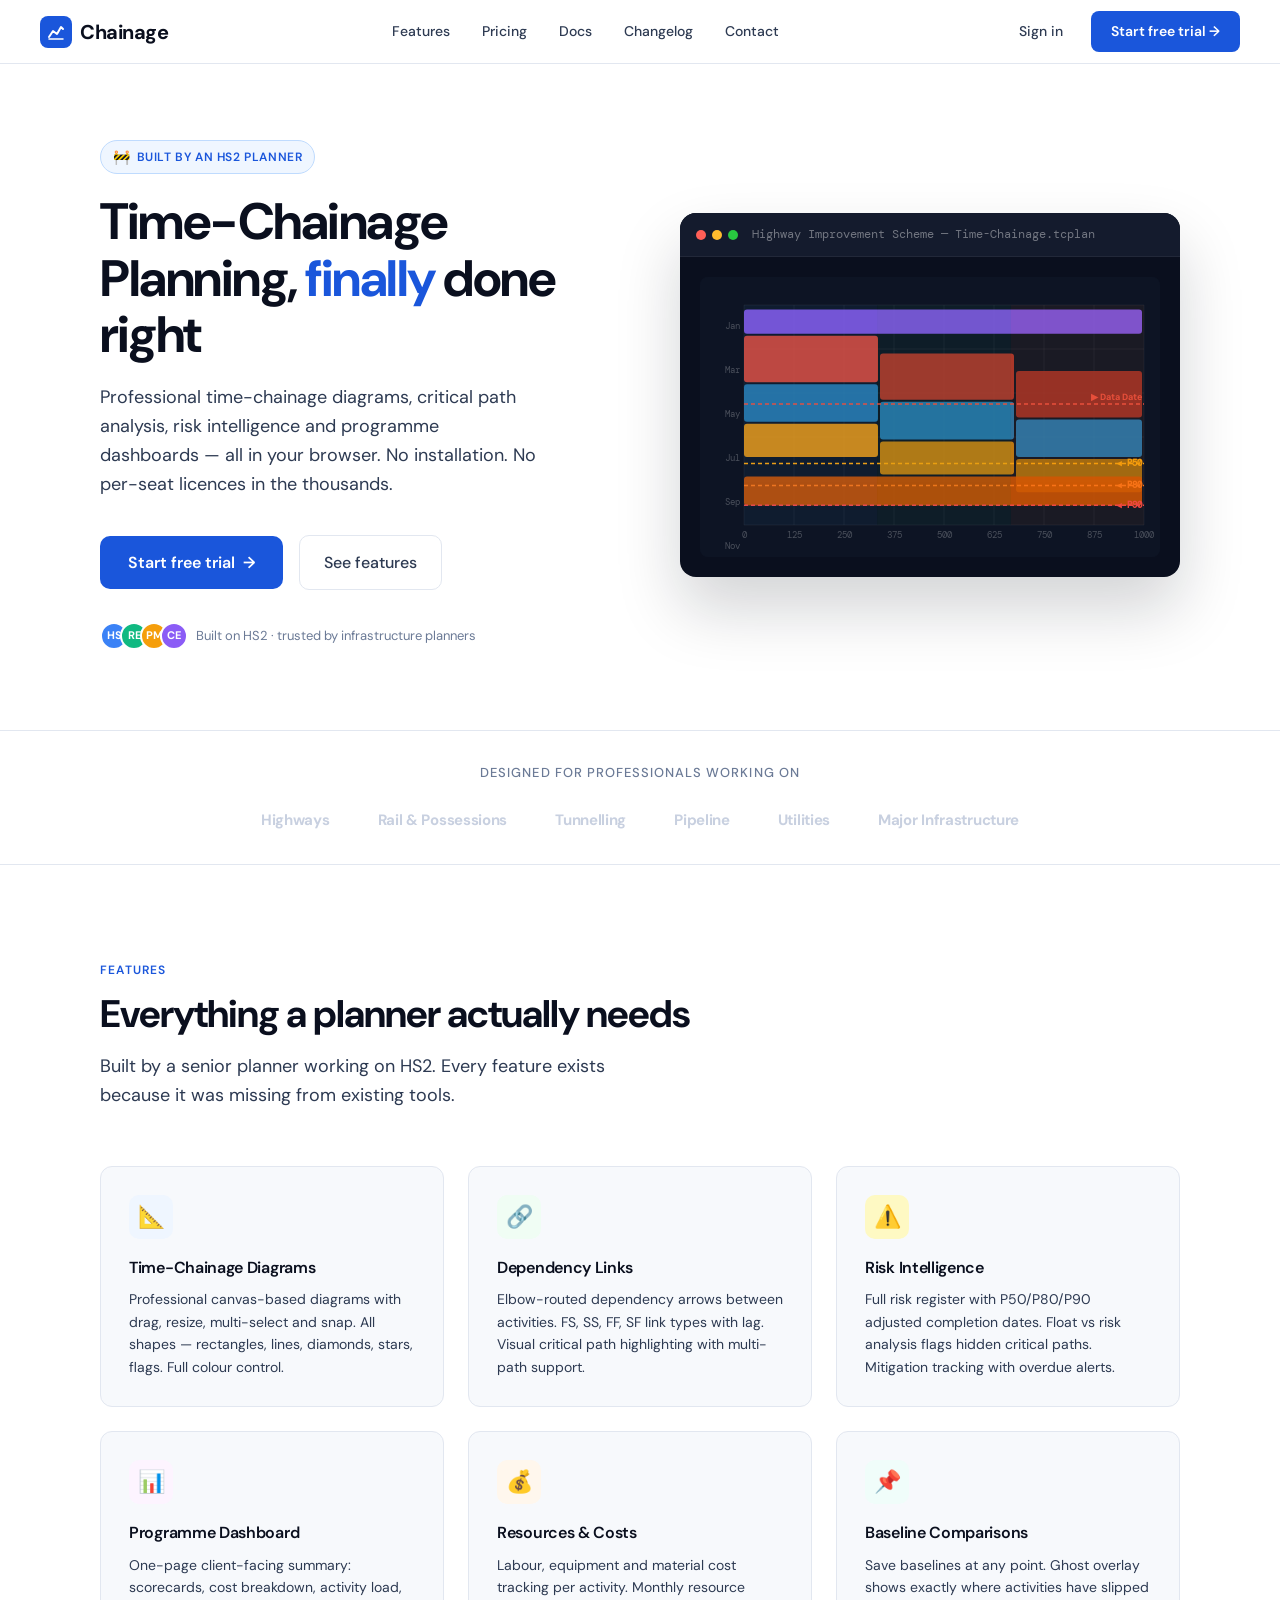
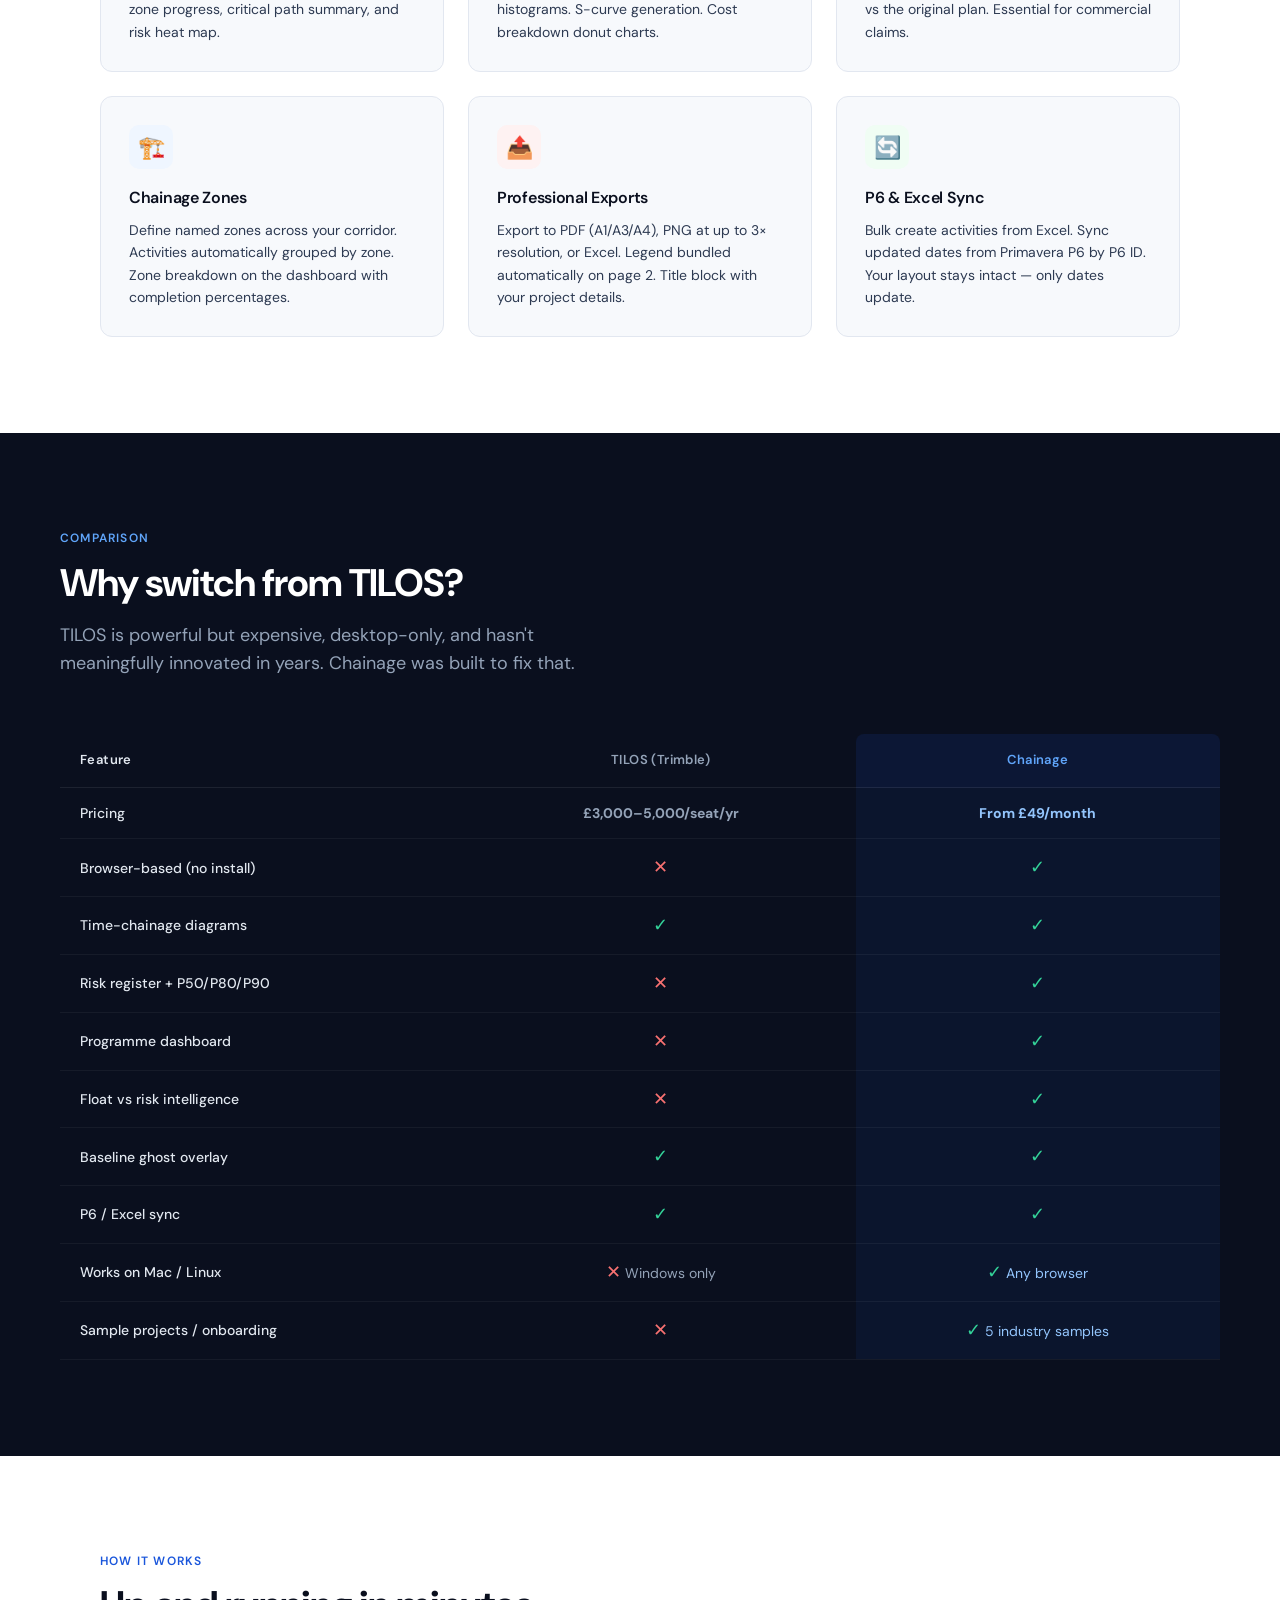
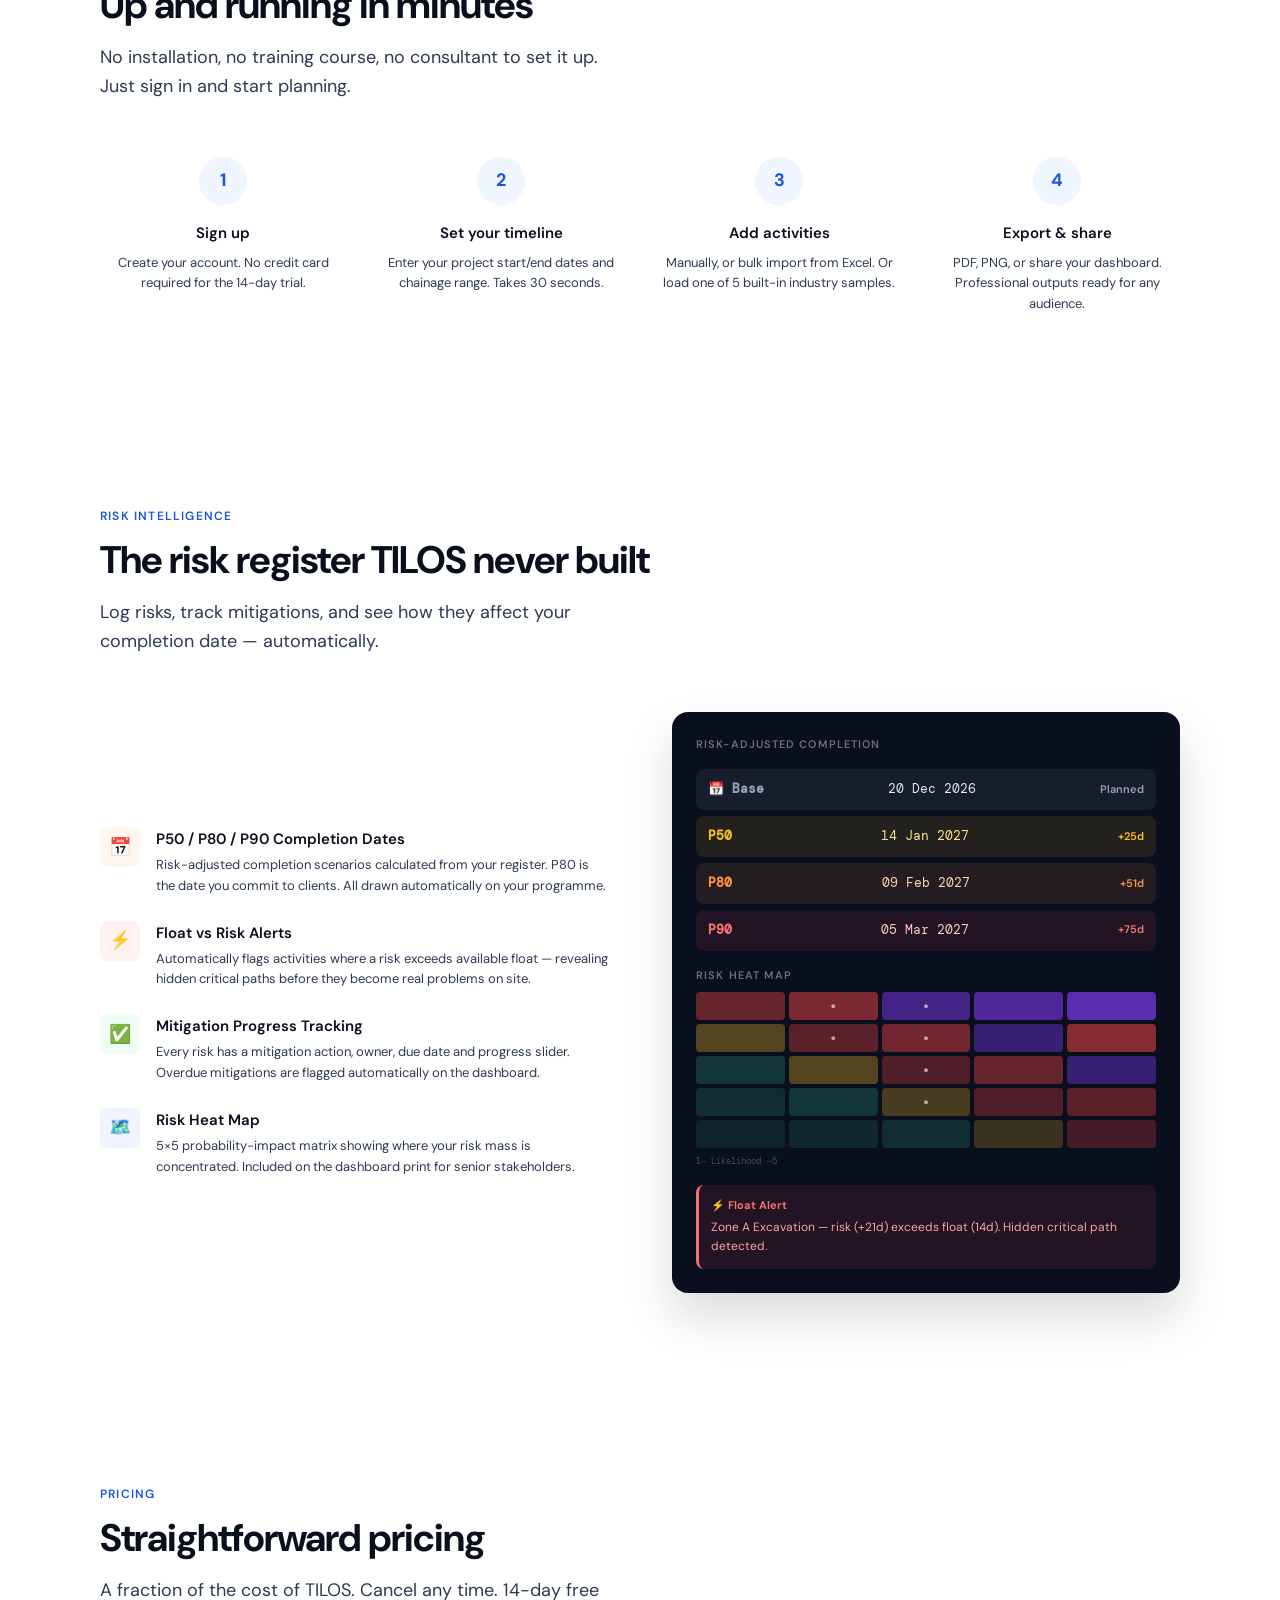
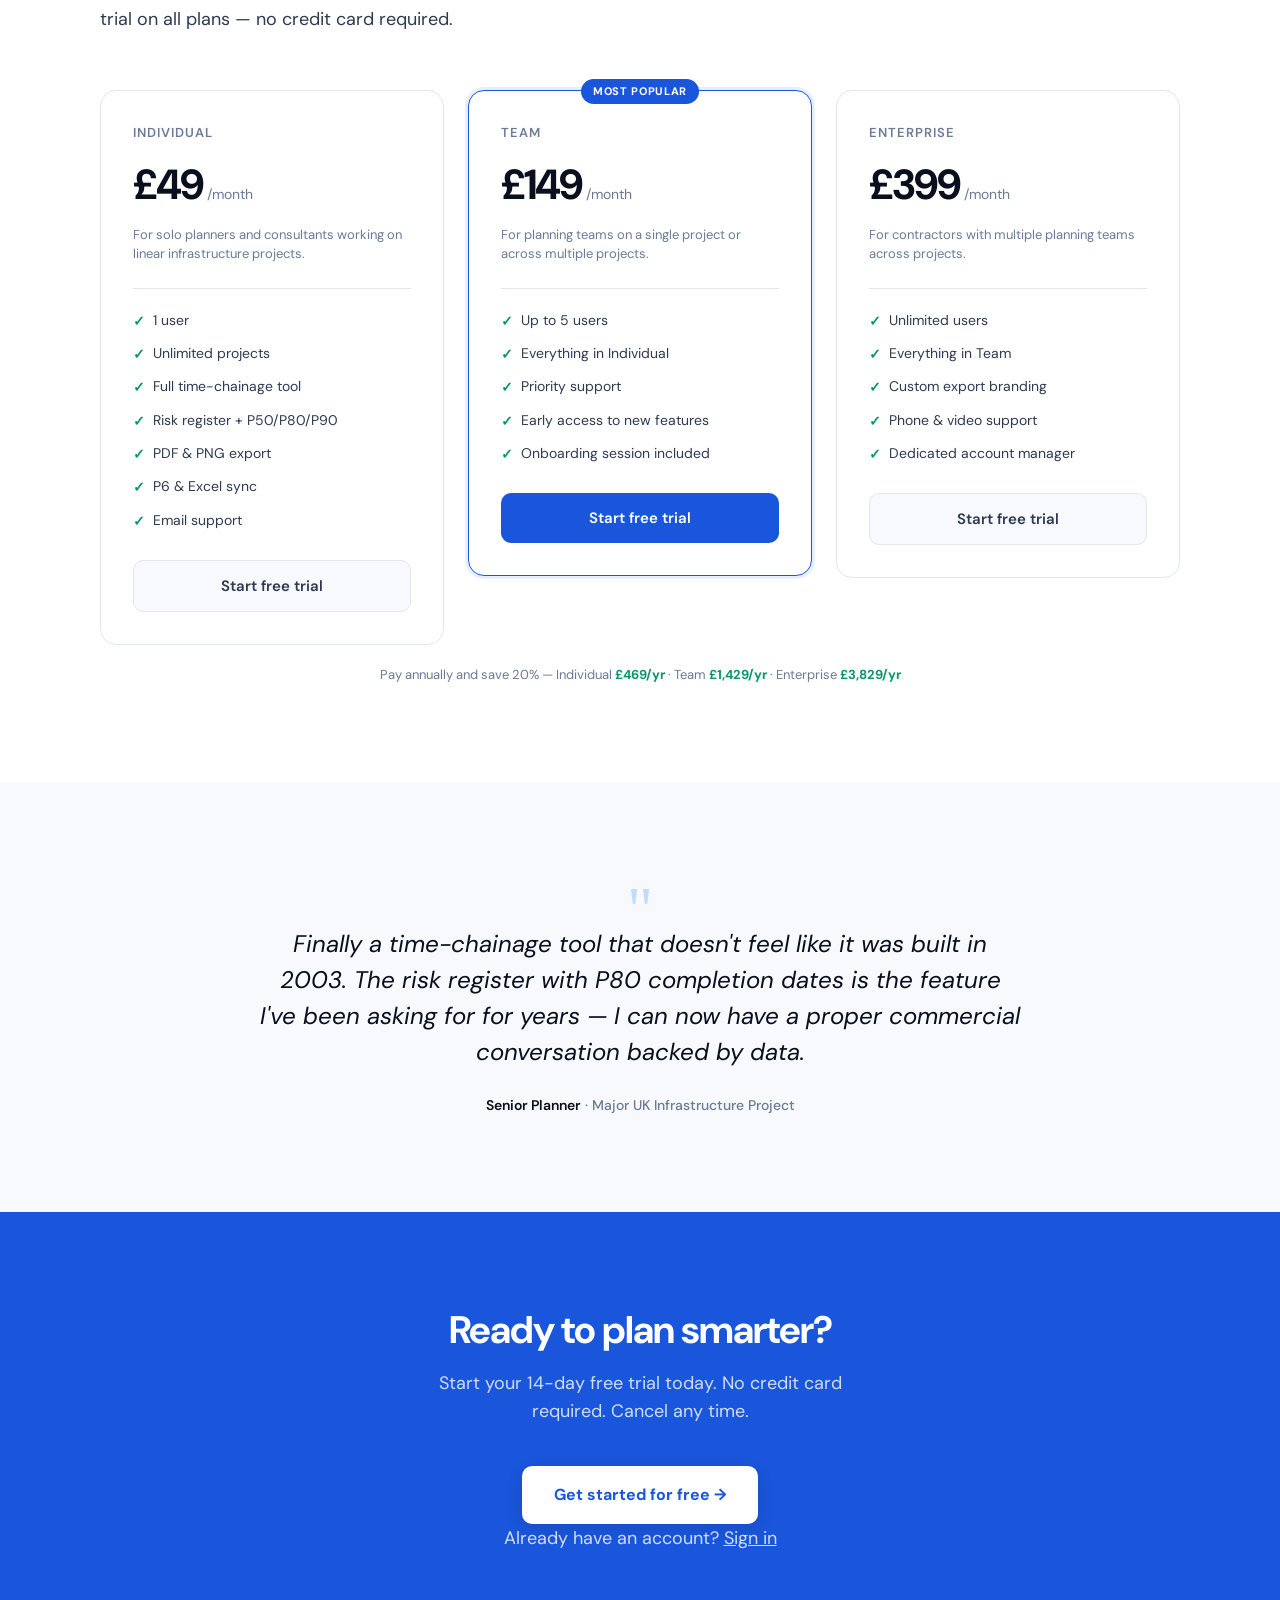
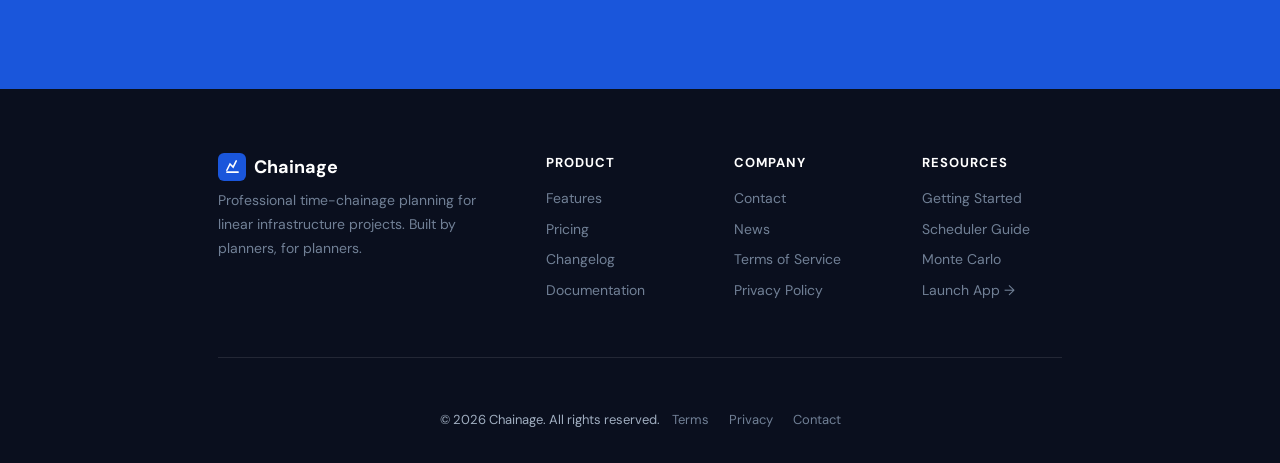
==== commit 053037bd: "Add files via upload" ====
--- a/index.html
+++ b/index.html
@@ -448,7 +448,7 @@
 
 <!-- NAV -->
 <nav>
-  <a href="/" class="nav-logo">
+  <a href="/chainage/" class="nav-logo">
     <div class="nav-logo-mark">
       <svg viewBox="0 0 18 18" fill="none" xmlns="http://www.w3.org/2000/svg">
         <path d="M2 14L6 8L10 11L14 4L16 6" stroke="white" stroke-width="2" stroke-linecap="round" stroke-linejoin="round"/>
@@ -459,13 +459,14 @@
   </a>
   <div class="nav-links">
     <a href="#features">Features</a>
-    <a href="#comparison">vs TILOS</a>
-    <a href="#pricing">Pricing</a>
-    <a href="#risk">Risk Intelligence</a>
+    <a href="/chainage/pricing.html">Pricing</a>
+    <a href="/chainage/docs.html">Docs</a>
+    <a href="/chainage/changelog.html">Changelog</a>
+    <a href="/chainage/contact.html">Contact</a>
   </div>
   <div class="nav-cta">
-    <a href="login.html" class="btn-ghost">Sign in</a>
-    <a href="signup.html" class="btn-primary">Start free trial →</a>
+    <a href="/chainage/login.html" class="btn-ghost">Sign in</a>
+    <a href="/chainage/signup.html" class="btn-primary">Start free trial →</a>
   </div>
 </nav>
 
@@ -861,14 +862,47 @@
 </section>
 
 <!-- FOOTER -->
-<footer>
-  <div class="footer-logo">Chainage</div>
-  <div class="footer-links">
-    <a href="#">Privacy Policy</a>
-    <a href="#">Terms of Service</a>
-    <a href="#">Contact</a>
-  </div>
-  <div class="footer-copy">© 2026 Chainage. All rights reserved.</div>
+<footer style="background:var(--ink);color:#a0aec0;padding:64px 48px 32px;margin-top:0">
+  <div style="max-width:1160px;margin:0 auto;display:grid;grid-template-columns:2fr 1fr 1fr 1fr;gap:48px;padding-bottom:48px;border-bottom:1px solid rgba(255,255,255,0.1)">
+    <div>
+      <a href="/chainage/" style="color:#fff;font-family:'DM Sans',sans-serif;font-size:18px;font-weight:700;text-decoration:none;display:flex;align-items:center;gap:8px;margin-bottom:8px">
+        <div style="width:28px;height:28px;background:var(--accent);border-radius:6px;display:flex;align-items:center;justify-content:center">
+          <svg viewBox="0 0 24 24" width="15" height="15" fill="none" stroke="#fff" stroke-width="2.5" stroke-linecap="round"><polyline points="3,18 8,8 13,13 18,3"/><line x1="3" y1="21" x2="21" y2="21"/></svg>
+        </div>
+        Chainage
+      </a>
+      <p style="font-size:14px;line-height:1.7;color:#718096;max-width:280px">Professional time-chainage planning for linear infrastructure projects. Built by planners, for planners.</p>
+    </div>
+    <div>
+      <h4 style="font-family:'DM Sans',sans-serif;font-size:13px;font-weight:700;color:#fff;text-transform:uppercase;letter-spacing:.08em;margin-bottom:14px">Product</h4>
+      <a href="#features" style="display:block;font-size:14px;color:#718096;text-decoration:none;margin-bottom:8px">Features</a>
+      <a href="/chainage/pricing.html" style="display:block;font-size:14px;color:#718096;text-decoration:none;margin-bottom:8px">Pricing</a>
+      <a href="/chainage/changelog.html" style="display:block;font-size:14px;color:#718096;text-decoration:none;margin-bottom:8px">Changelog</a>
+      <a href="/chainage/docs.html" style="display:block;font-size:14px;color:#718096;text-decoration:none;margin-bottom:8px">Documentation</a>
+    </div>
+    <div>
+      <h4 style="font-family:'DM Sans',sans-serif;font-size:13px;font-weight:700;color:#fff;text-transform:uppercase;letter-spacing:.08em;margin-bottom:14px">Company</h4>
+      <a href="/chainage/contact.html" style="display:block;font-size:14px;color:#718096;text-decoration:none;margin-bottom:8px">Contact</a>
+      <a href="/chainage/news.html" style="display:block;font-size:14px;color:#718096;text-decoration:none;margin-bottom:8px">News</a>
+      <a href="/chainage/terms.html" style="display:block;font-size:14px;color:#718096;text-decoration:none;margin-bottom:8px">Terms of Service</a>
+      <a href="/chainage/privacy.html" style="display:block;font-size:14px;color:#718096;text-decoration:none;margin-bottom:8px">Privacy Policy</a>
+    </div>
+    <div>
+      <h4 style="font-family:'DM Sans',sans-serif;font-size:13px;font-weight:700;color:#fff;text-transform:uppercase;letter-spacing:.08em;margin-bottom:14px">Resources</h4>
+      <a href="/chainage/docs.html" style="display:block;font-size:14px;color:#718096;text-decoration:none;margin-bottom:8px">Getting Started</a>
+      <a href="/chainage/docs.html#scheduler" style="display:block;font-size:14px;color:#718096;text-decoration:none;margin-bottom:8px">Scheduler Guide</a>
+      <a href="/chainage/docs.html#monte-carlo" style="display:block;font-size:14px;color:#718096;text-decoration:none;margin-bottom:8px">Monte Carlo</a>
+      <a href="/chainage/app/" style="display:block;font-size:14px;color:#718096;text-decoration:none;margin-bottom:8px">Launch App →</a>
+    </div>
+  </div>
+  <div style="max-width:1160px;margin:28px auto 0;display:flex;justify-content:space-between;align-items:center;flex-wrap:wrap;gap:12px">
+    <p style="font-size:13px">© 2026 Chainage. All rights reserved.</p>
+    <div style="display:flex;gap:20px">
+      <a href="/chainage/terms.html" style="font-size:13px;color:#718096;text-decoration:none">Terms</a>
+      <a href="/chainage/privacy.html" style="font-size:13px;color:#718096;text-decoration:none">Privacy</a>
+      <a href="/chainage/contact.html" style="font-size:13px;color:#718096;text-decoration:none">Contact</a>
+    </div>
+  </div>
 </footer>
 
 <script>
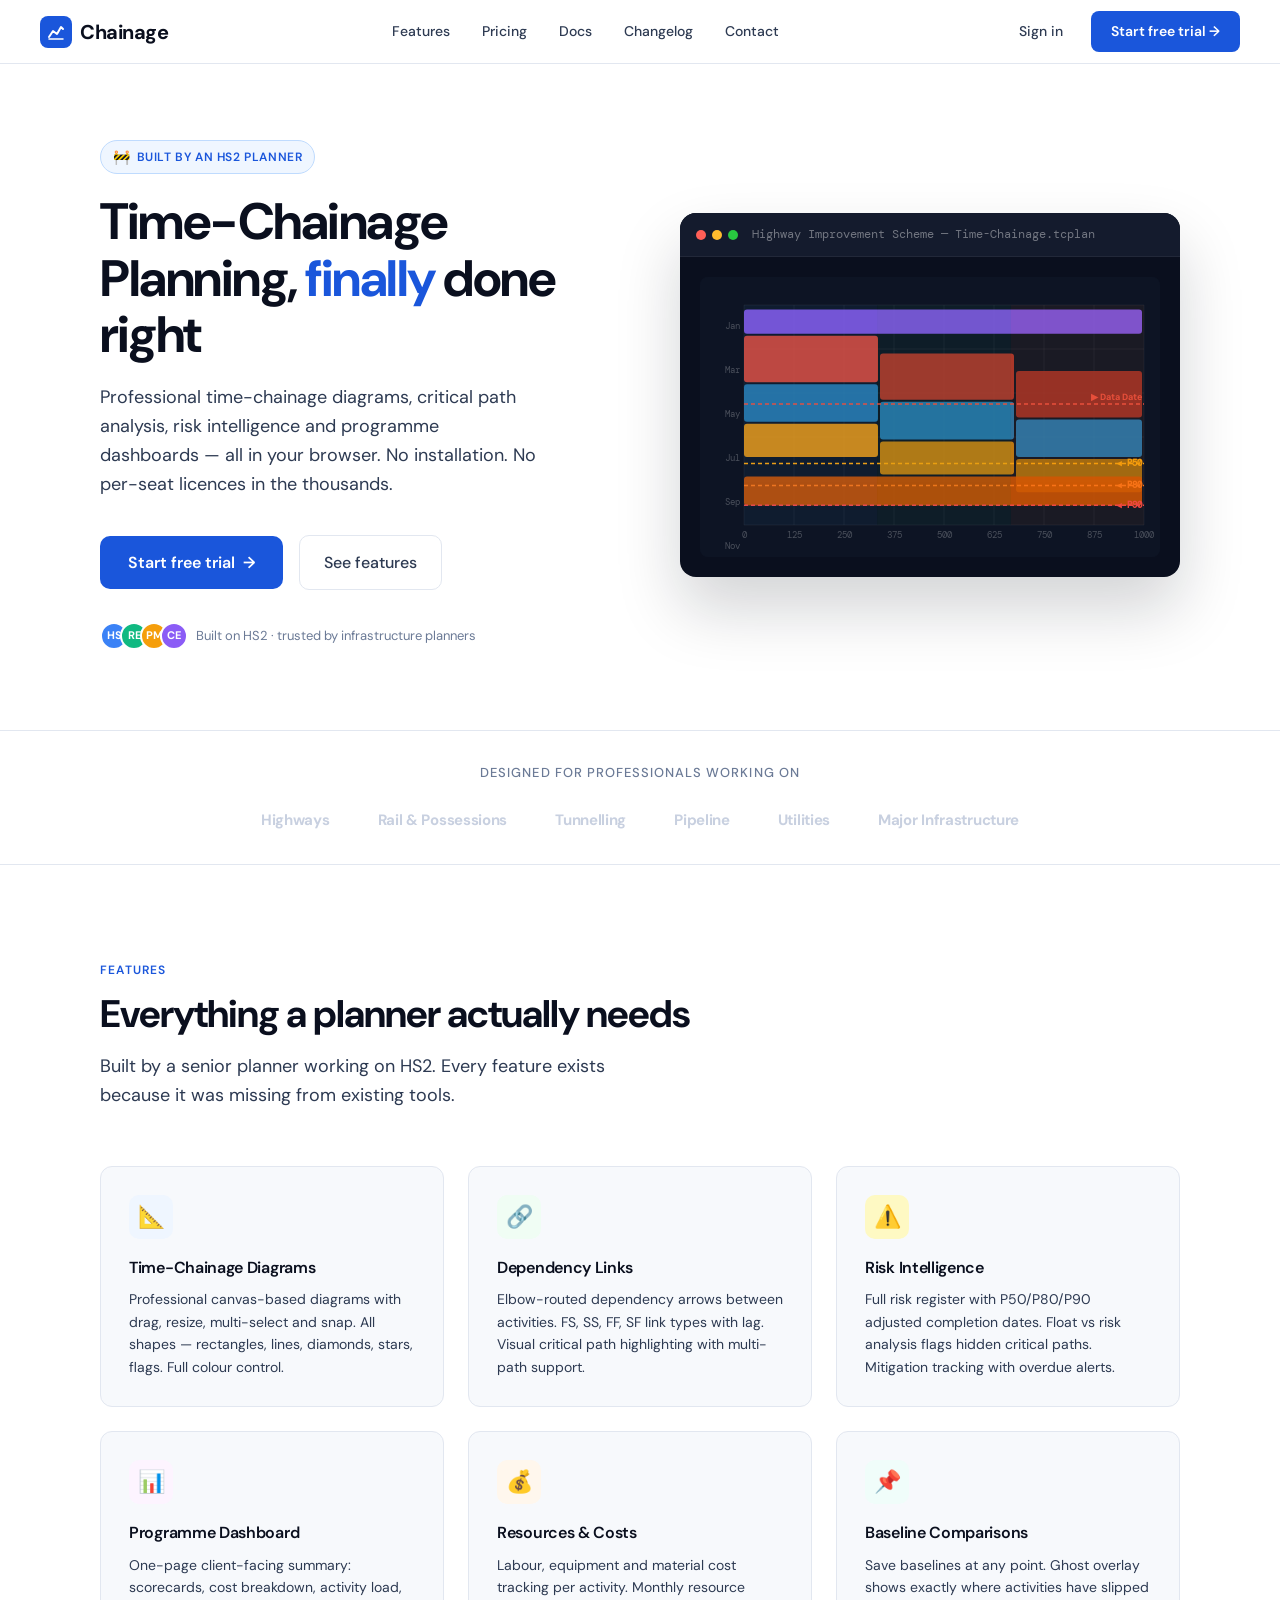
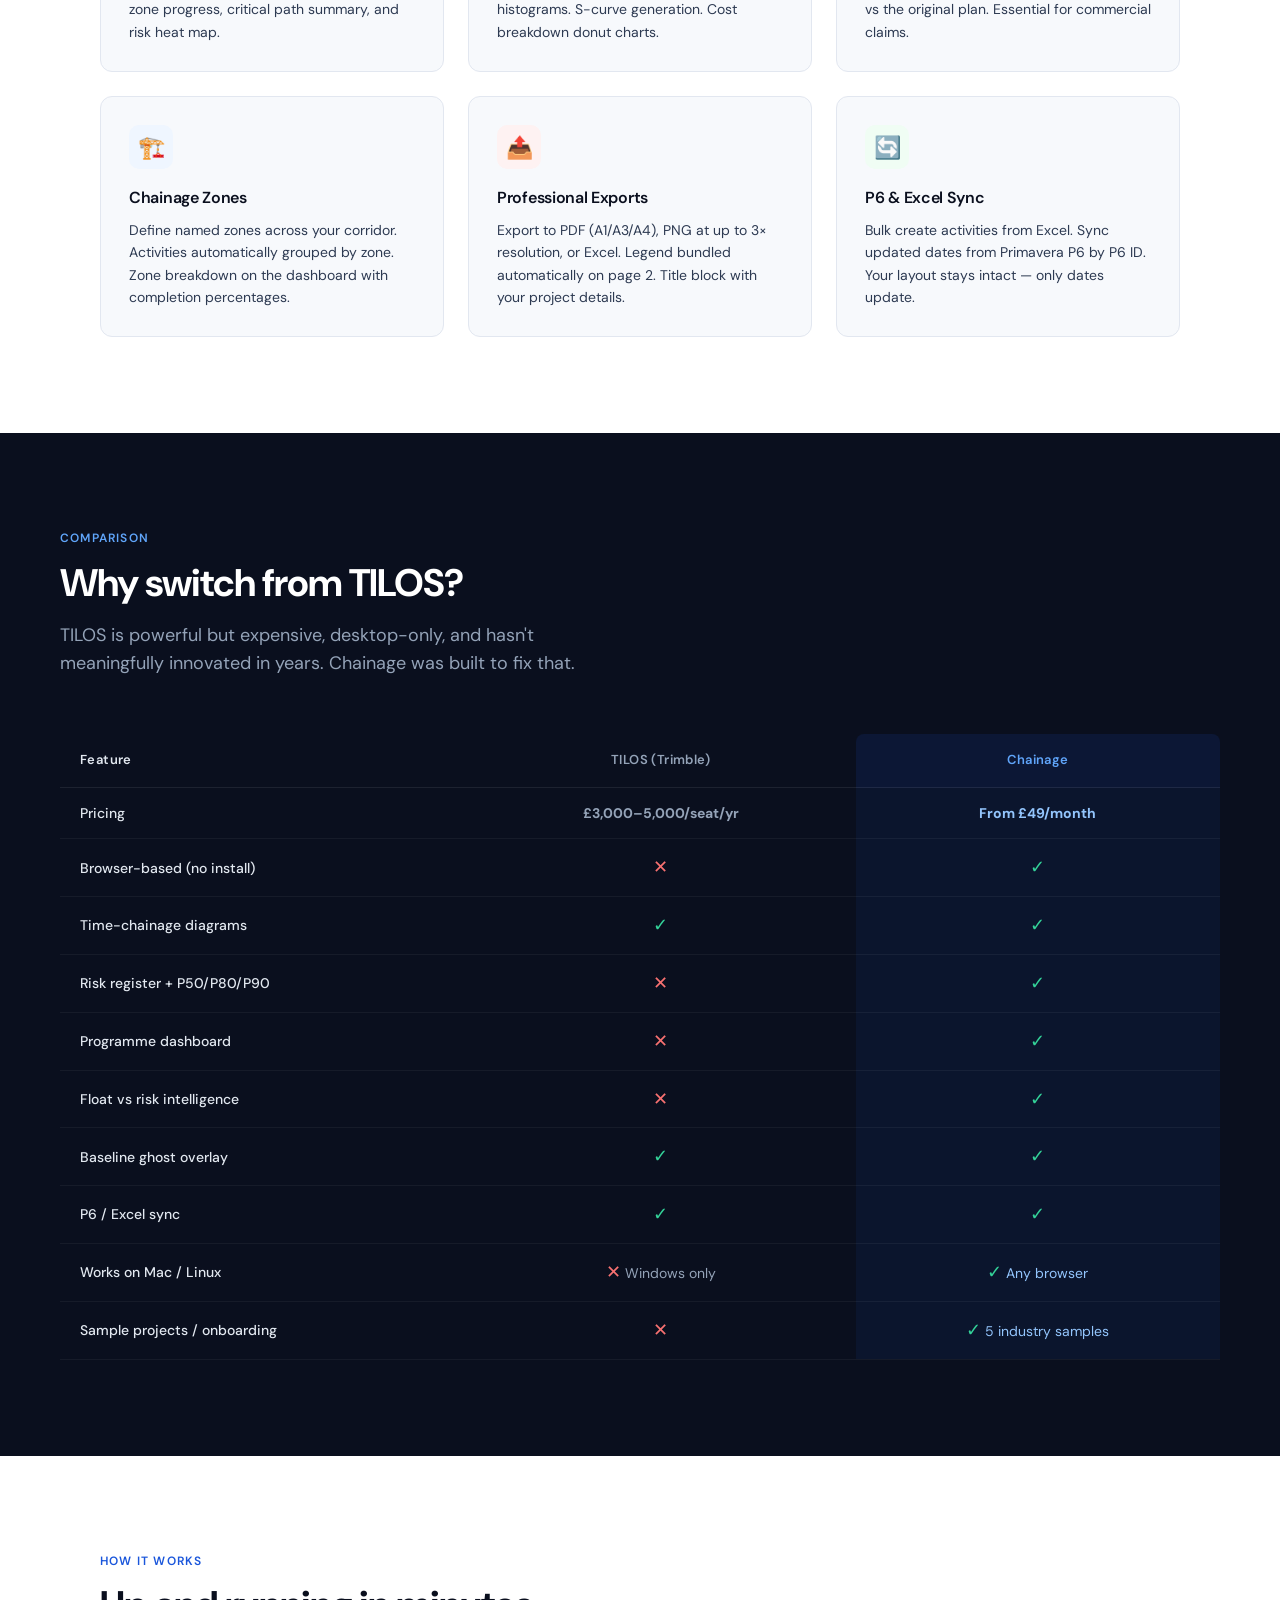
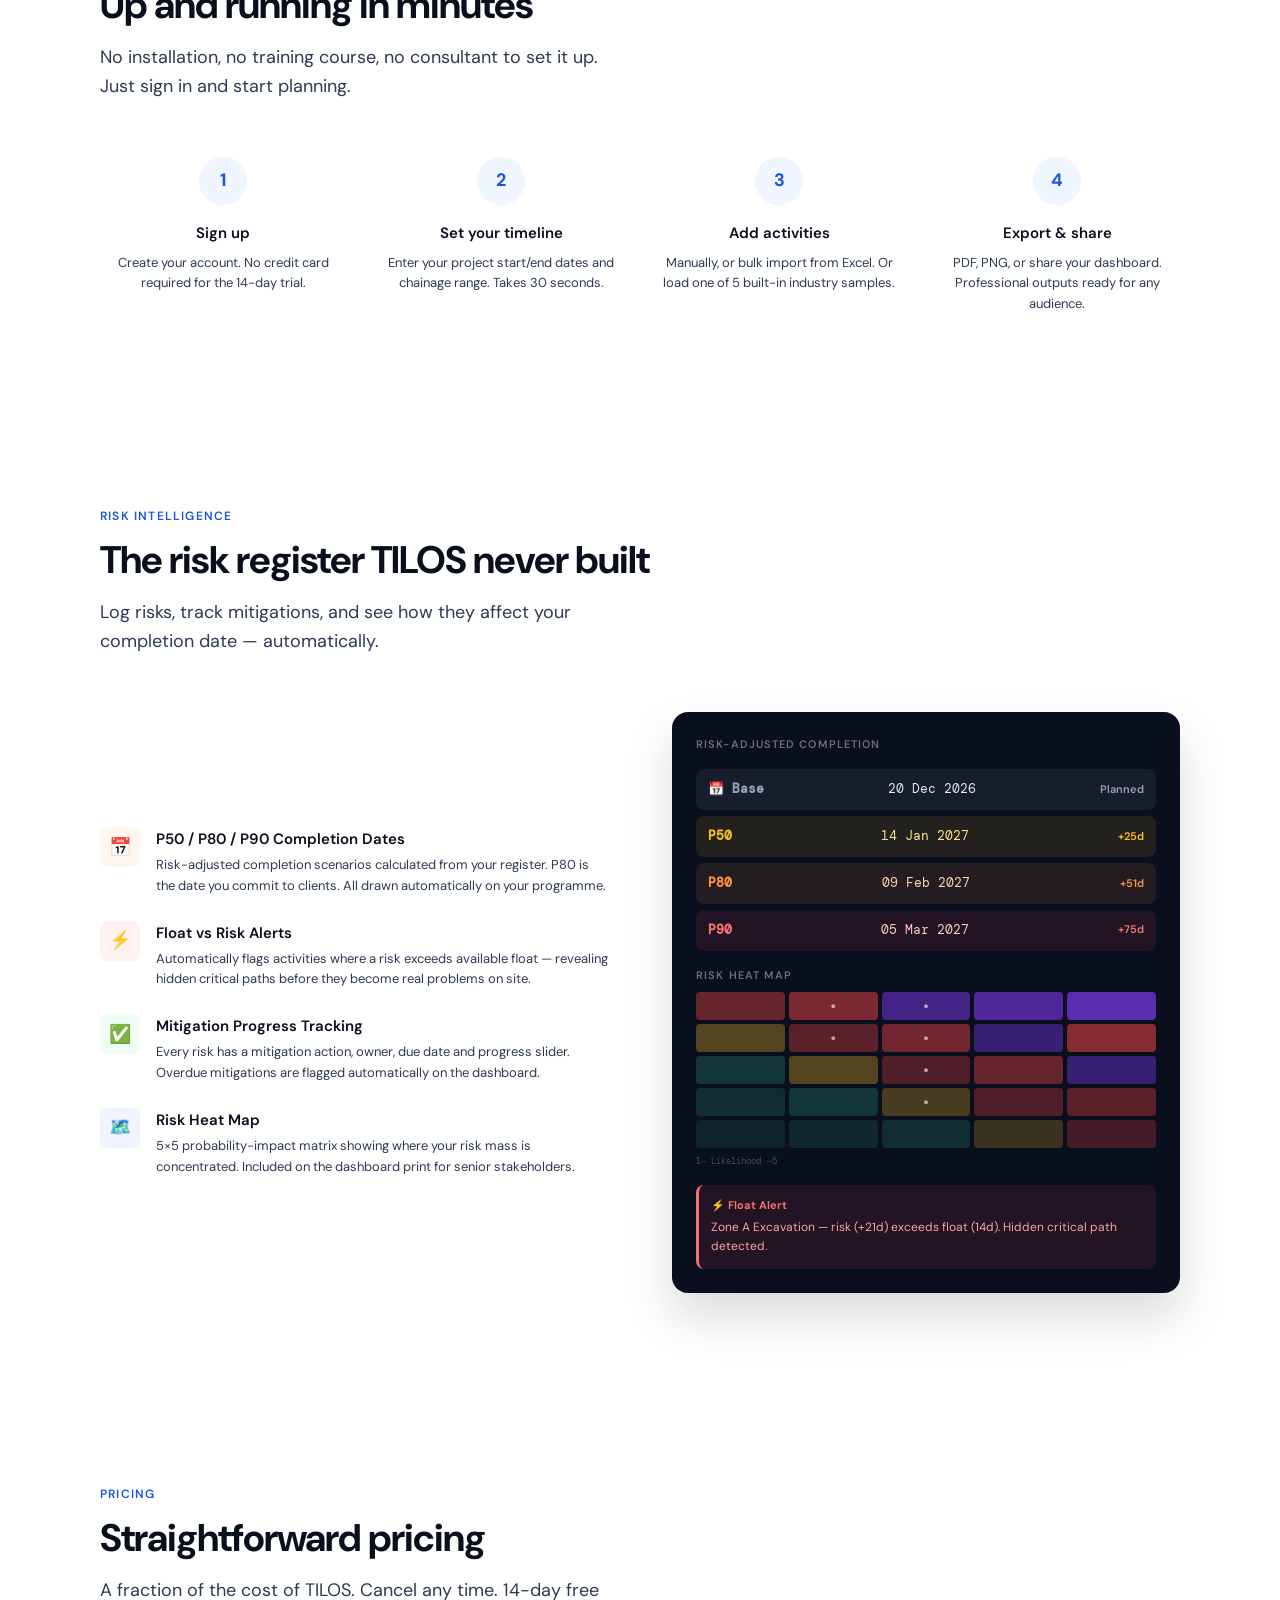
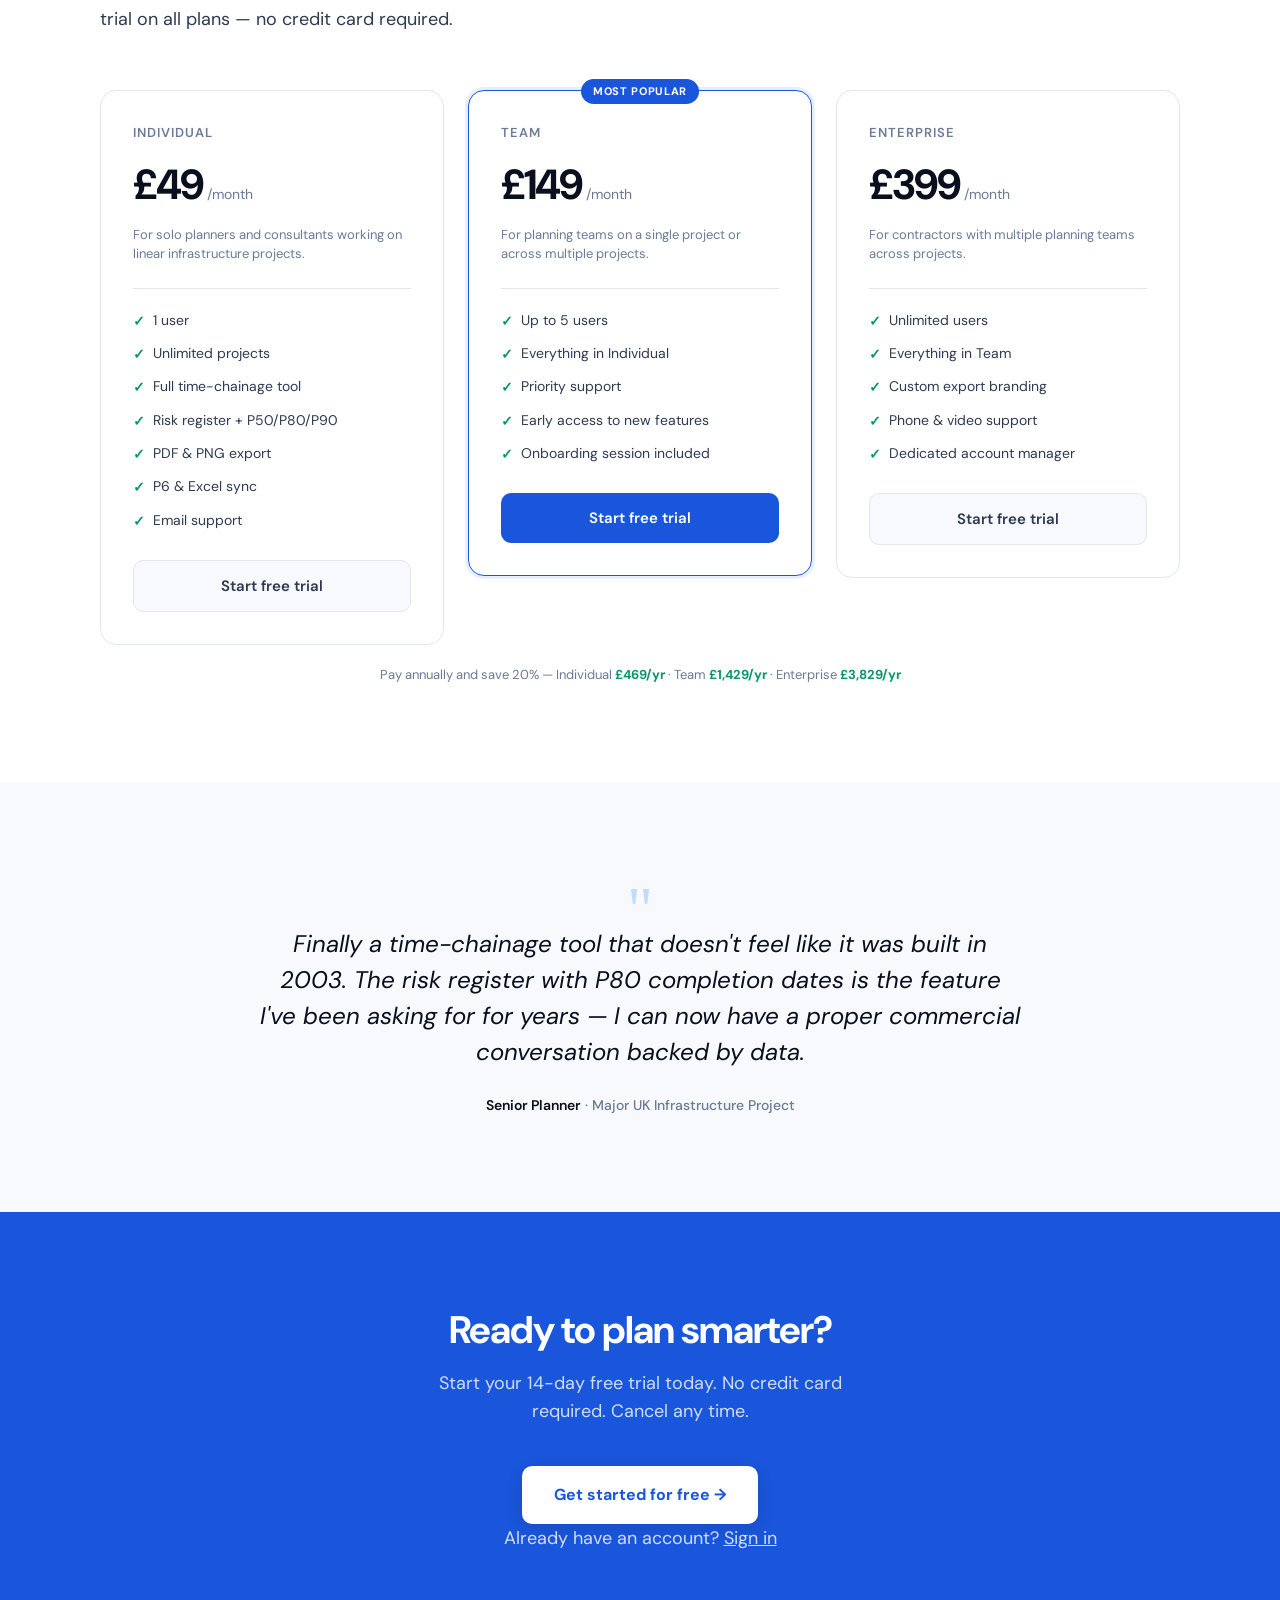
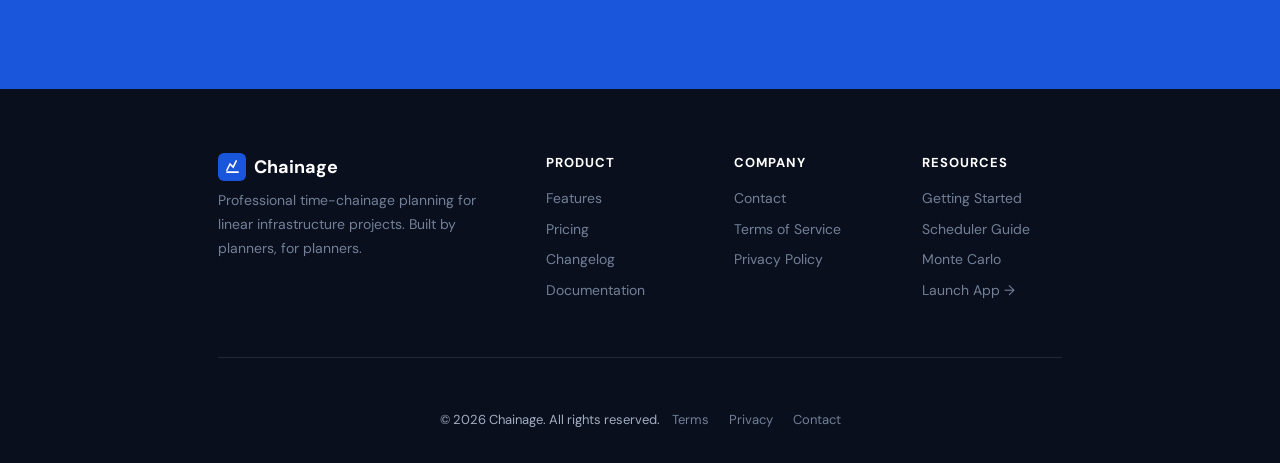
==== commit 1274b2ce: "Add files via upload" ====
--- a/index.html
+++ b/index.html
@@ -883,7 +883,6 @@
     <div>
       <h4 style="font-family:'DM Sans',sans-serif;font-size:13px;font-weight:700;color:#fff;text-transform:uppercase;letter-spacing:.08em;margin-bottom:14px">Company</h4>
       <a href="/chainage/contact.html" style="display:block;font-size:14px;color:#718096;text-decoration:none;margin-bottom:8px">Contact</a>
-      <a href="/chainage/news.html" style="display:block;font-size:14px;color:#718096;text-decoration:none;margin-bottom:8px">News</a>
       <a href="/chainage/terms.html" style="display:block;font-size:14px;color:#718096;text-decoration:none;margin-bottom:8px">Terms of Service</a>
       <a href="/chainage/privacy.html" style="display:block;font-size:14px;color:#718096;text-decoration:none;margin-bottom:8px">Privacy Policy</a>
     </div>
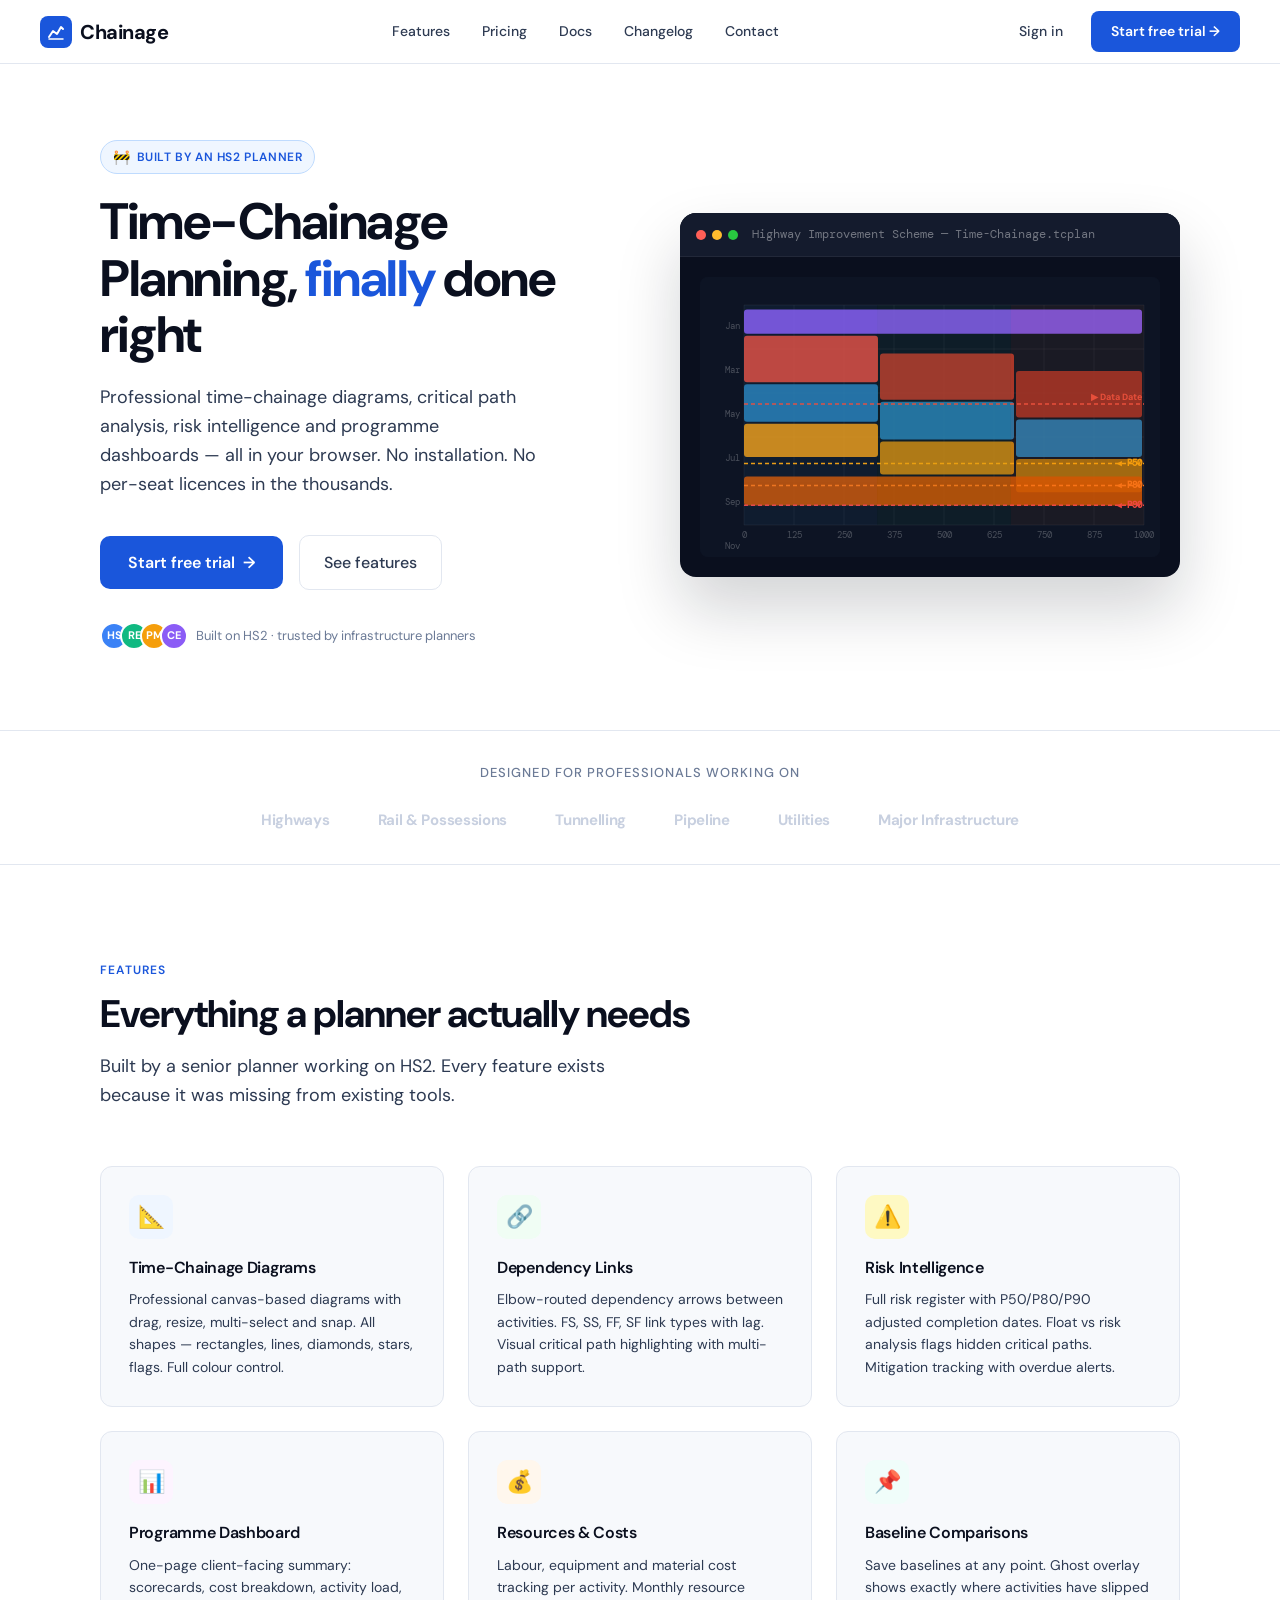
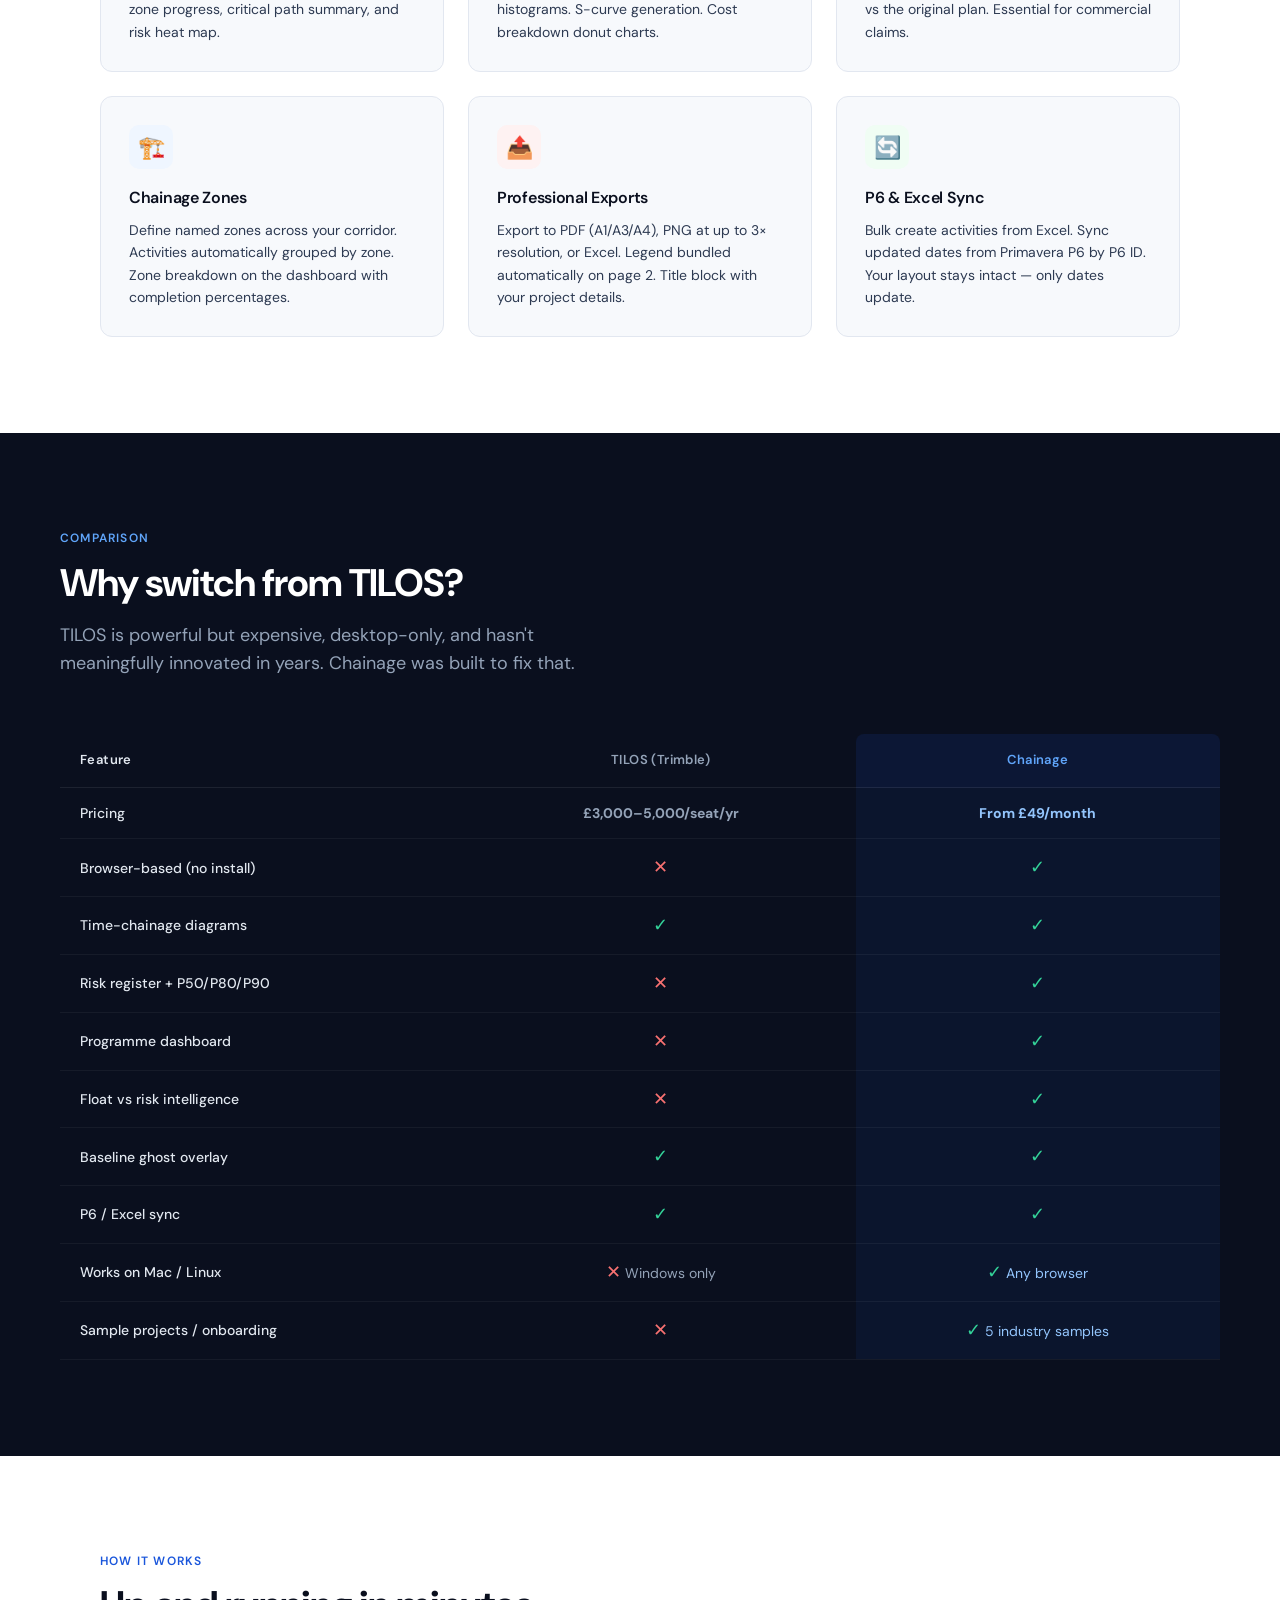
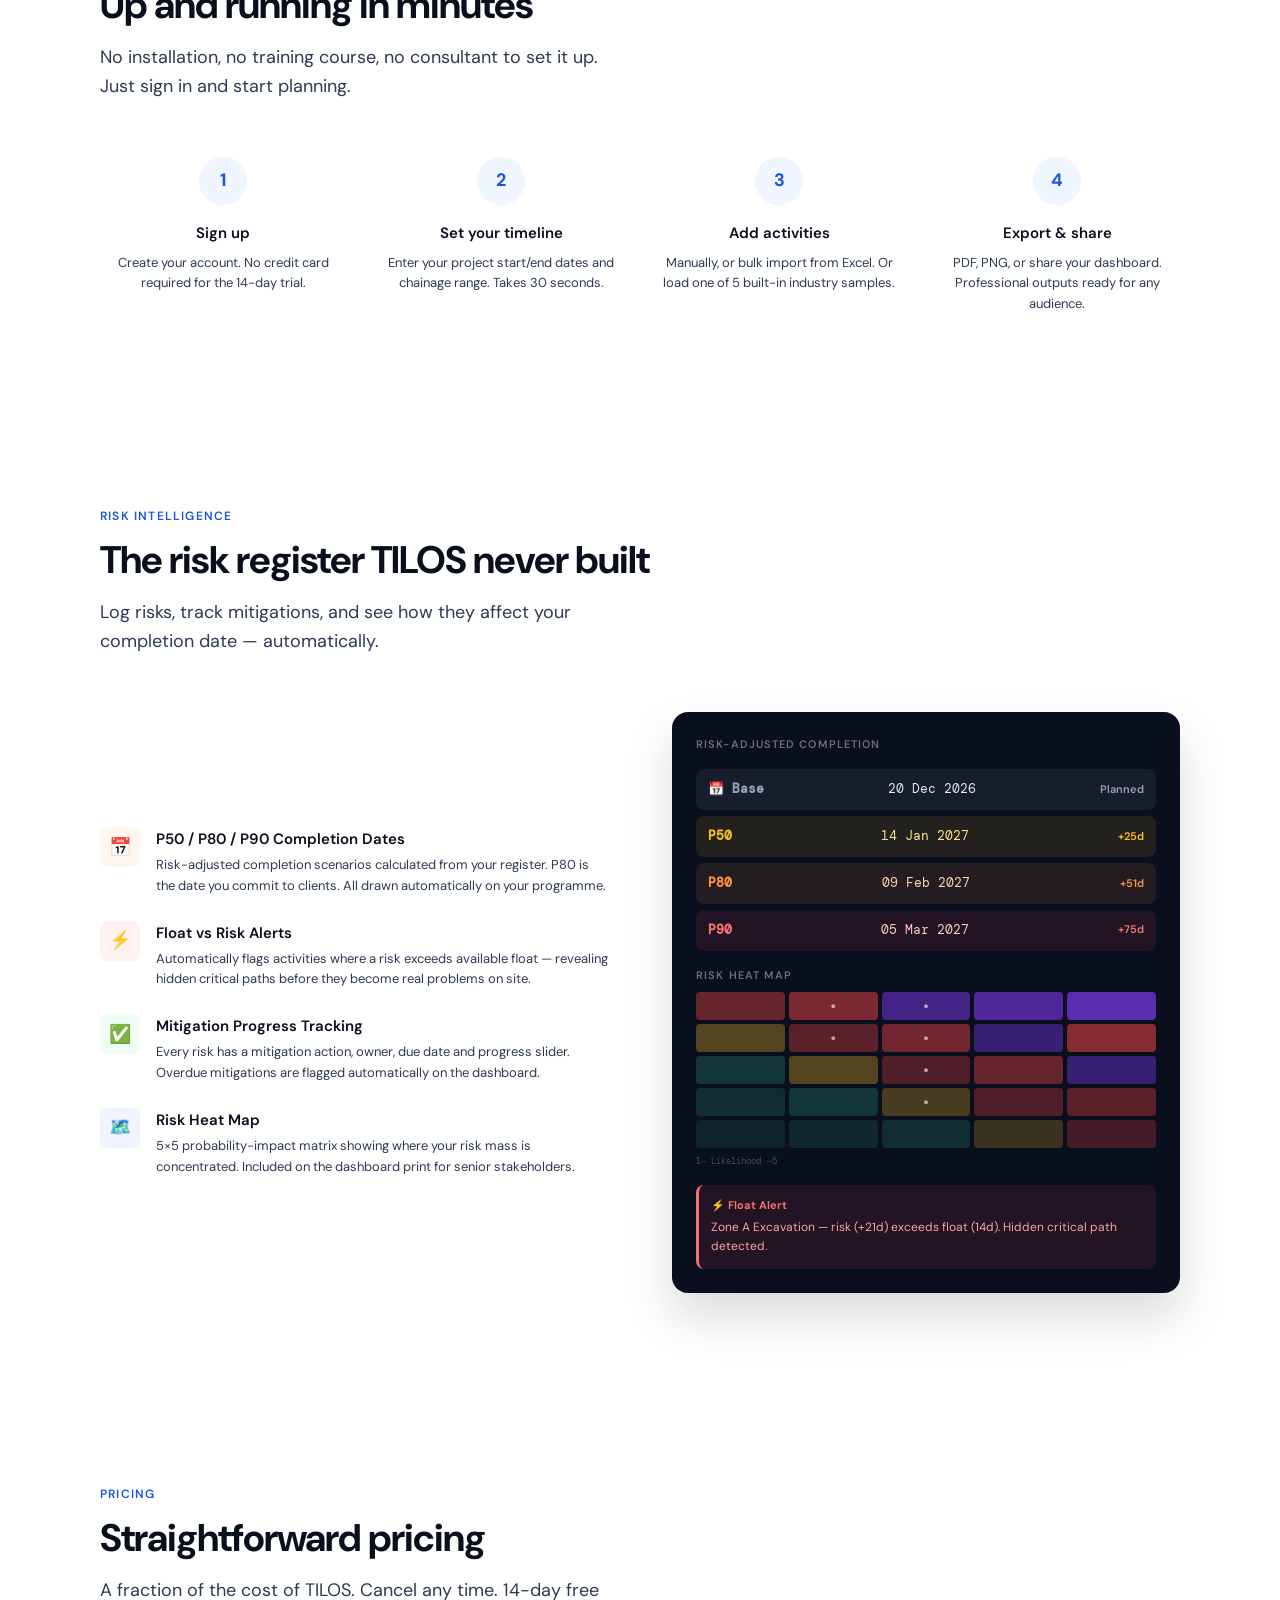
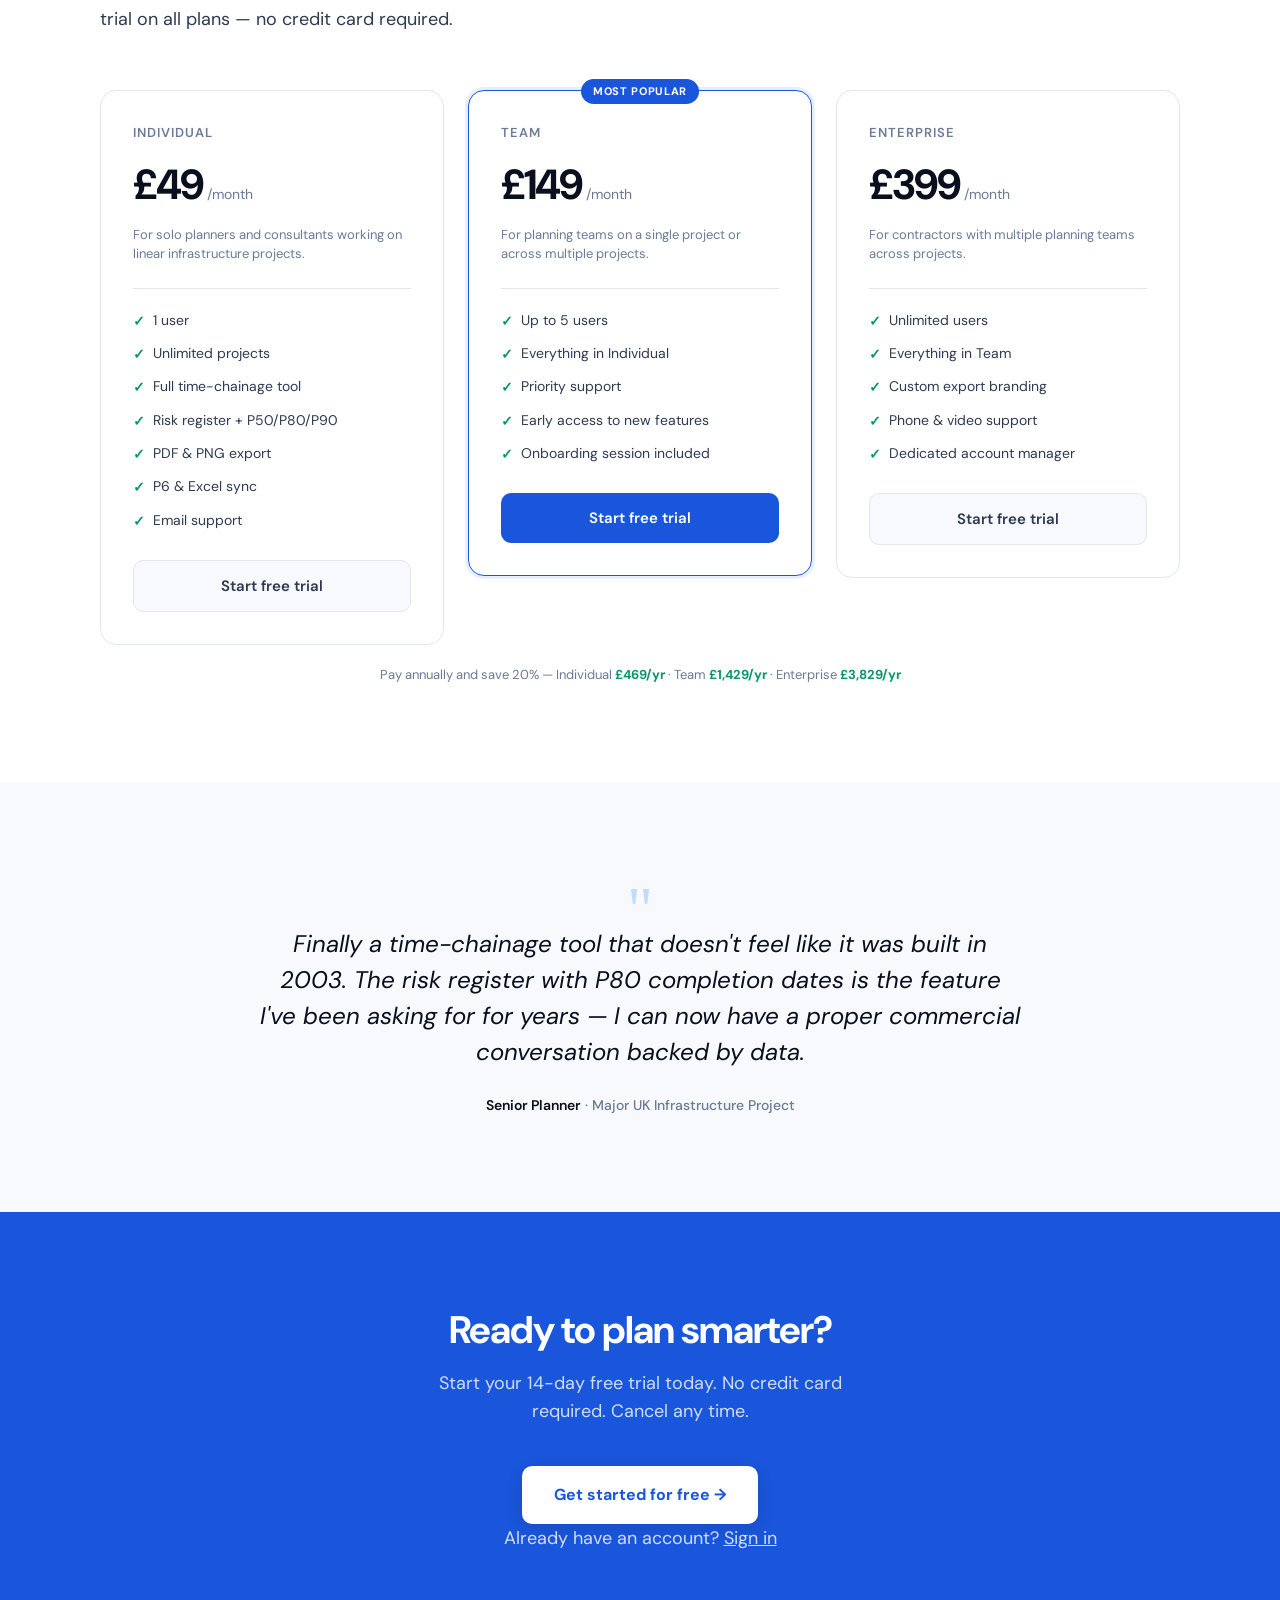
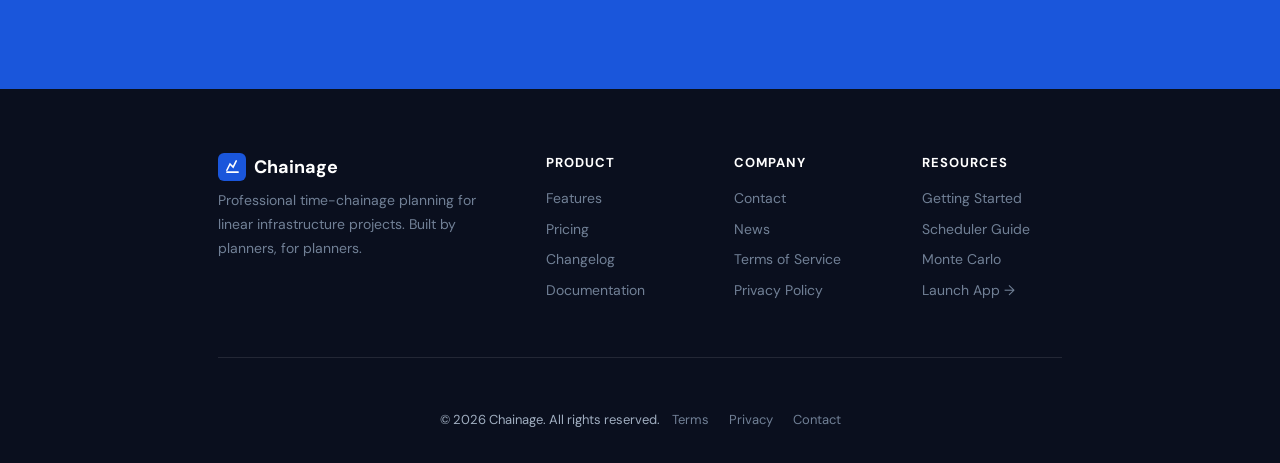
==== commit 6361d9d9: "Add files via upload" ====
--- a/index.html
+++ b/index.html
@@ -883,6 +883,7 @@
     <div>
       <h4 style="font-family:'DM Sans',sans-serif;font-size:13px;font-weight:700;color:#fff;text-transform:uppercase;letter-spacing:.08em;margin-bottom:14px">Company</h4>
       <a href="/chainage/contact.html" style="display:block;font-size:14px;color:#718096;text-decoration:none;margin-bottom:8px">Contact</a>
+      <a href="/chainage/news.html" style="display:block;font-size:14px;color:#718096;text-decoration:none;margin-bottom:8px">News</a>
       <a href="/chainage/terms.html" style="display:block;font-size:14px;color:#718096;text-decoration:none;margin-bottom:8px">Terms of Service</a>
       <a href="/chainage/privacy.html" style="display:block;font-size:14px;color:#718096;text-decoration:none;margin-bottom:8px">Privacy Policy</a>
     </div>
